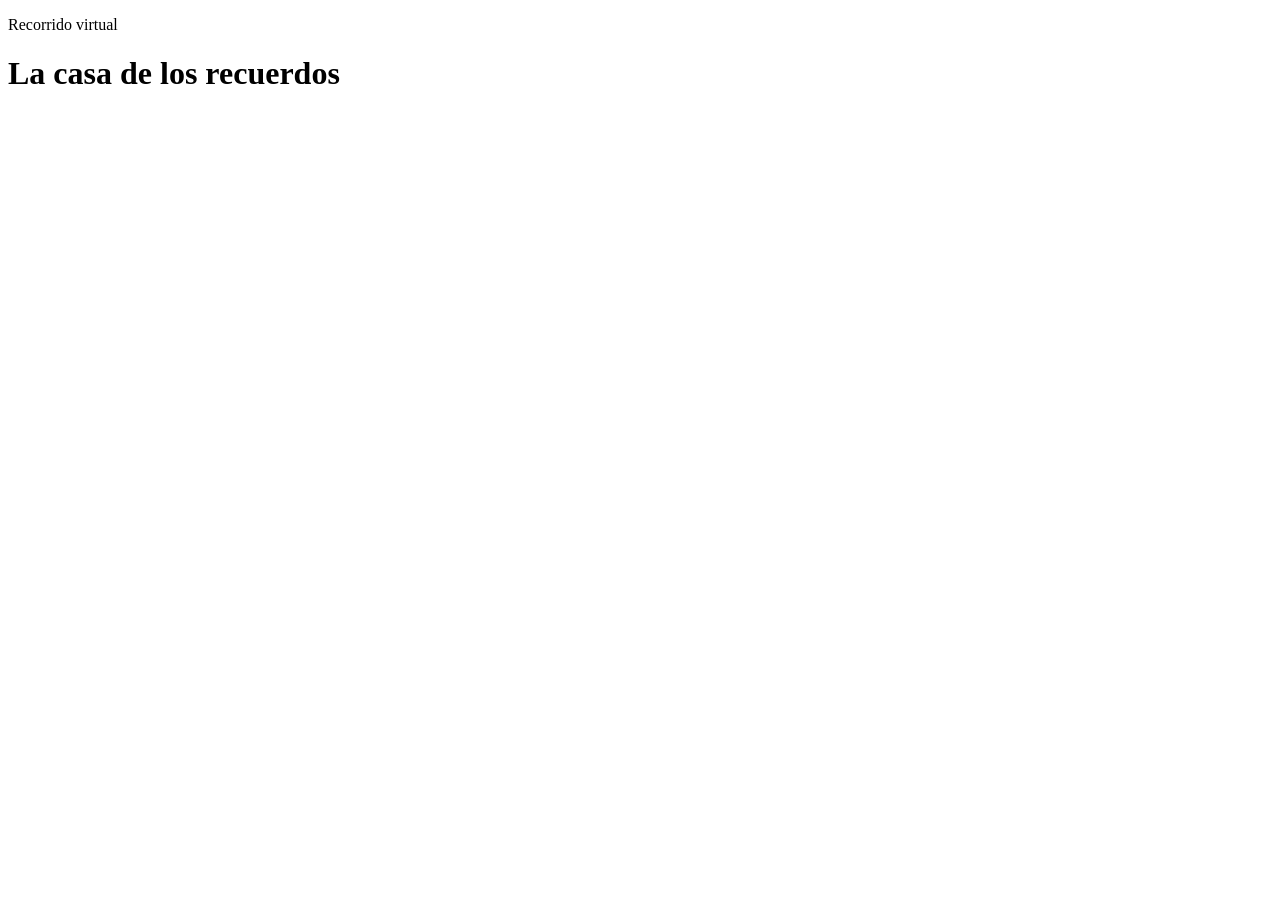
==== index.html @ a81b16df "no" ====
<!DOCTYPE html>
<html lang="es">

<head>
    <meta charset="UTF-8">
    <meta name="viewport" content="width=device-width, initial-scale=1.0">

    <title>La casa de los recuerdos</title>

    <link rel="stylesheet" href="estilos.css">
</head>

<body>

    <main class="inicio">

        <div class="contenido-inicio">

            <p class="numero">Recorrido virtual</p>

            <h1>La casa de los recuerdos</h1>
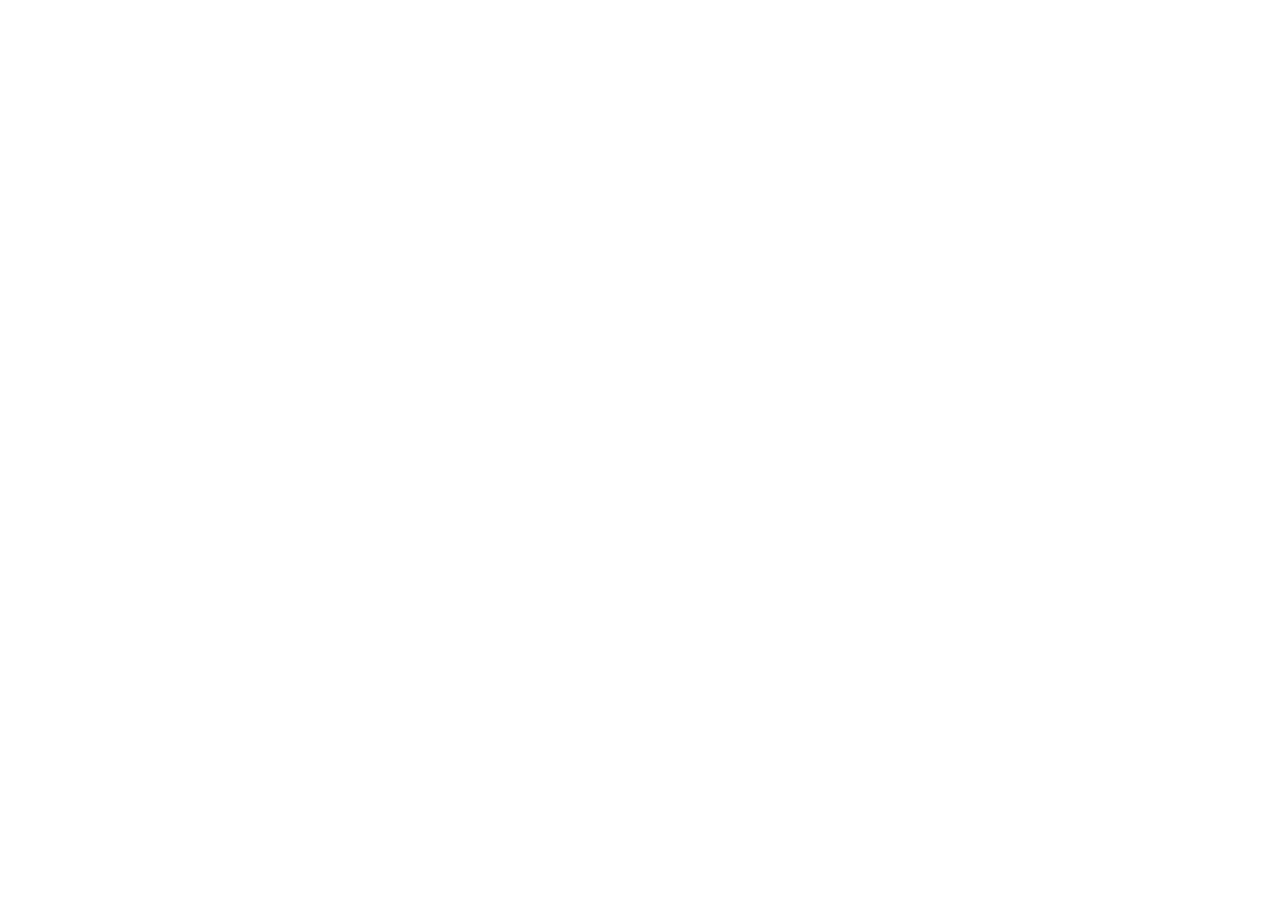
==== commit 6d8c30c5: "ayuda" ====
--- a/index.html
+++ b/index.html
@@ -1,21 +1,12 @@
 <!DOCTYPE html>
 <html lang="es">
-
 <head>
     <meta charset="UTF-8">
     <meta name="viewport" content="width=device-width, initial-scale=1.0">
-
     <title>La casa de los recuerdos</title>
-
-    <link rel="stylesheet" href="estilos.css">
+    <link rel="stylesheet" href="estilo.css">
 </head>
-
 <body>
 
-    <main class="inicio">
-
-        <div class="contenido-inicio">
-
-            <p class="numero">Recorrido virtual</p>
-
-            <h1>La casa de los recuerdos</h1>
+</body>
+</html>
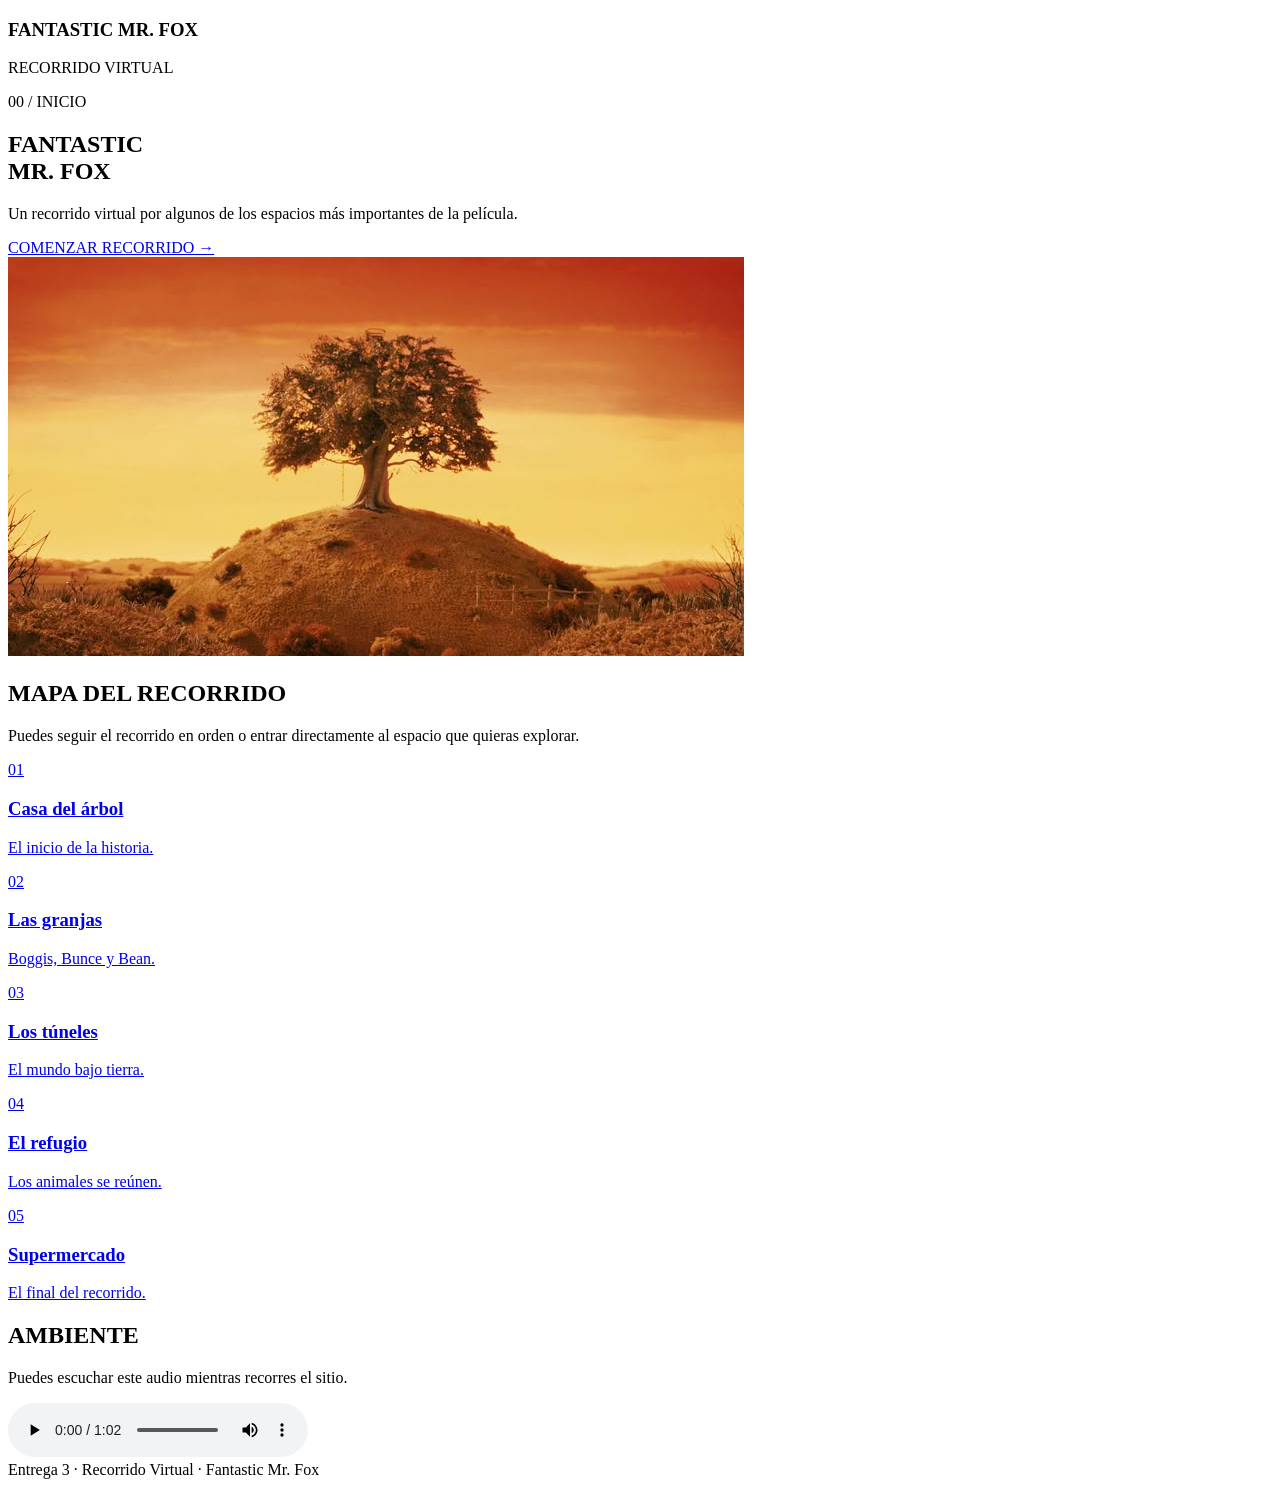
==== commit b6f84304: "cambios" ====
--- a/index.html
+++ b/index.html
@@ -1,12 +1,123 @@
 <!DOCTYPE html>
 <html lang="es">
+
 <head>
     <meta charset="UTF-8">
     <meta name="viewport" content="width=device-width, initial-scale=1.0">
-    <title>La casa de los recuerdos</title>
-    <link rel="stylesheet" href="estilo.css">
+    <title>Fantastic Mr. Fox - Recorrido Virtual</title>
+
+    <link rel="stylesheet" href="css/style.css">
 </head>
+
 <body>
 
+    <header>
+        <h3>FANTASTIC MR. FOX</h3>
+        <p>RECORRIDO VIRTUAL</p>
+    </header>
+
+    <main>
+
+        <section class="portada">
+
+            <div class="texto-portada">
+
+                <p class="numero">00 / INICIO</p>
+
+                <h1>
+                    FANTASTIC<br>
+                    MR. FOX
+                </h1>
+
+                <p>
+                    Un recorrido virtual por algunos de los espacios más
+                    importantes de la película.
+                </p>
+
+                <a class="boton" href="casa.html">
+                    COMENZAR RECORRIDO →
+                </a>
+
+            </div>
+
+            <div class="imagen-portada">
+                <img src="img/portada.jpg"
+                     alt="Fantastic Mr Fox">
+            </div>
+
+        </section>
+
+
+        <section class="mapa">
+
+            <h2>MAPA DEL RECORRIDO</h2>
+
+            <p>
+                Puedes seguir el recorrido en orden o entrar directamente
+                al espacio que quieras explorar.
+            </p>
+
+            <div class="lugares">
+
+                <a href="casa.html">
+                    <span>01</span>
+                    <h3>Casa del árbol</h3>
+                    <p>El inicio de la historia.</p>
+                </a>
+
+                <a href="granjas.html">
+                    <span>02</span>
+                    <h3>Las granjas</h3>
+                    <p>Boggis, Bunce y Bean.</p>
+                </a>
+
+                <a href="tuneles.html">
+                    <span>03</span>
+                    <h3>Los túneles</h3>
+                    <p>El mundo bajo tierra.</p>
+                </a>
+
+                <a href="refugio.html">
+                    <span>04</span>
+                    <h3>El refugio</h3>
+                    <p>Los animales se reúnen.</p>
+                </a>
+
+                <a href="supermercado.html">
+                    <span>05</span>
+                    <h3>Supermercado</h3>
+                    <p>El final del recorrido.</p>
+                </a>
+
+            </div>
+
+        </section>
+
+
+        <section class="audio">
+
+            <h2>AMBIENTE</h2>
+
+            <p>
+                Puedes escuchar este audio mientras recorres el sitio.
+            </p>
+
+            <audio controls loop>
+                <source src="audio/ambiente.mp3"
+                        type="audio/mpeg">
+
+                Tu navegador no soporta audio.
+            </audio>
+
+        </section>
+
+    </main>
+
+
+    <footer>
+        Entrega 3 · Recorrido Virtual · Fantastic Mr. Fox
+    </footer>
+
 </body>
-</html>+
+</html>
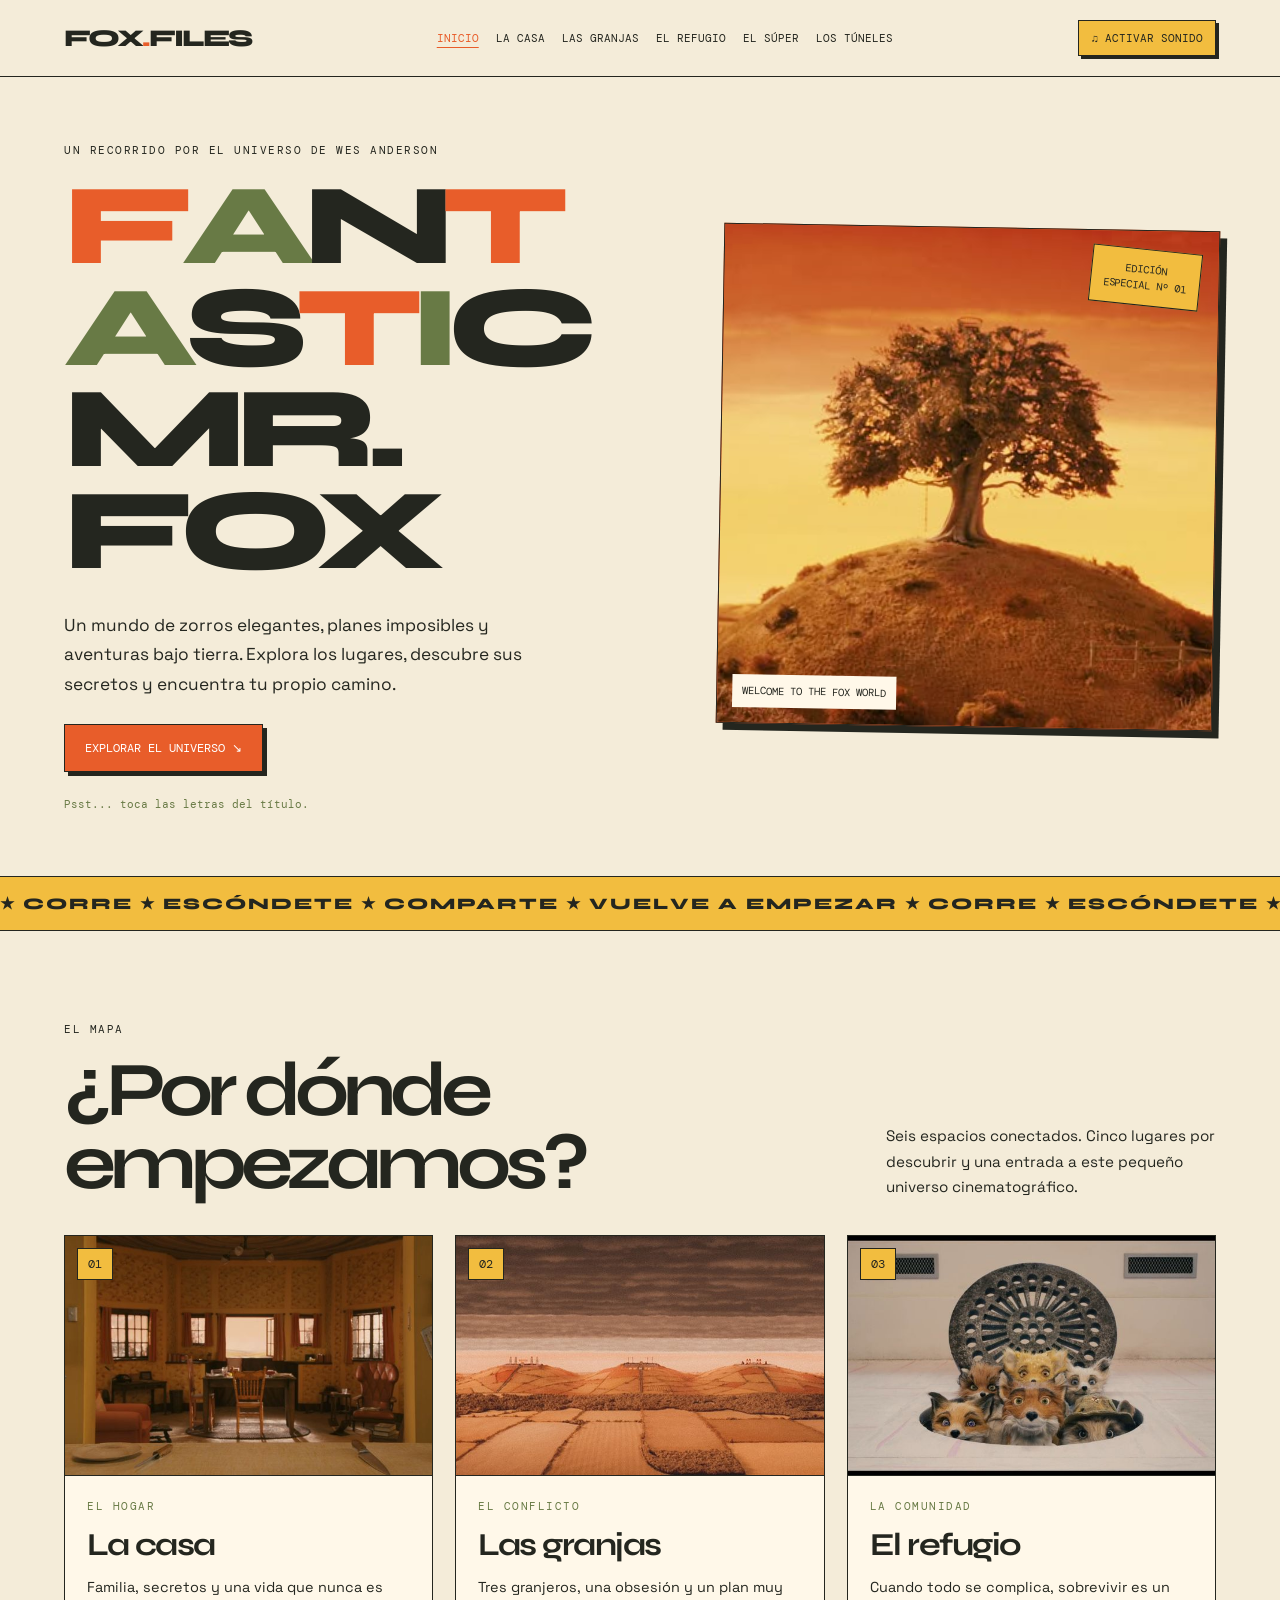
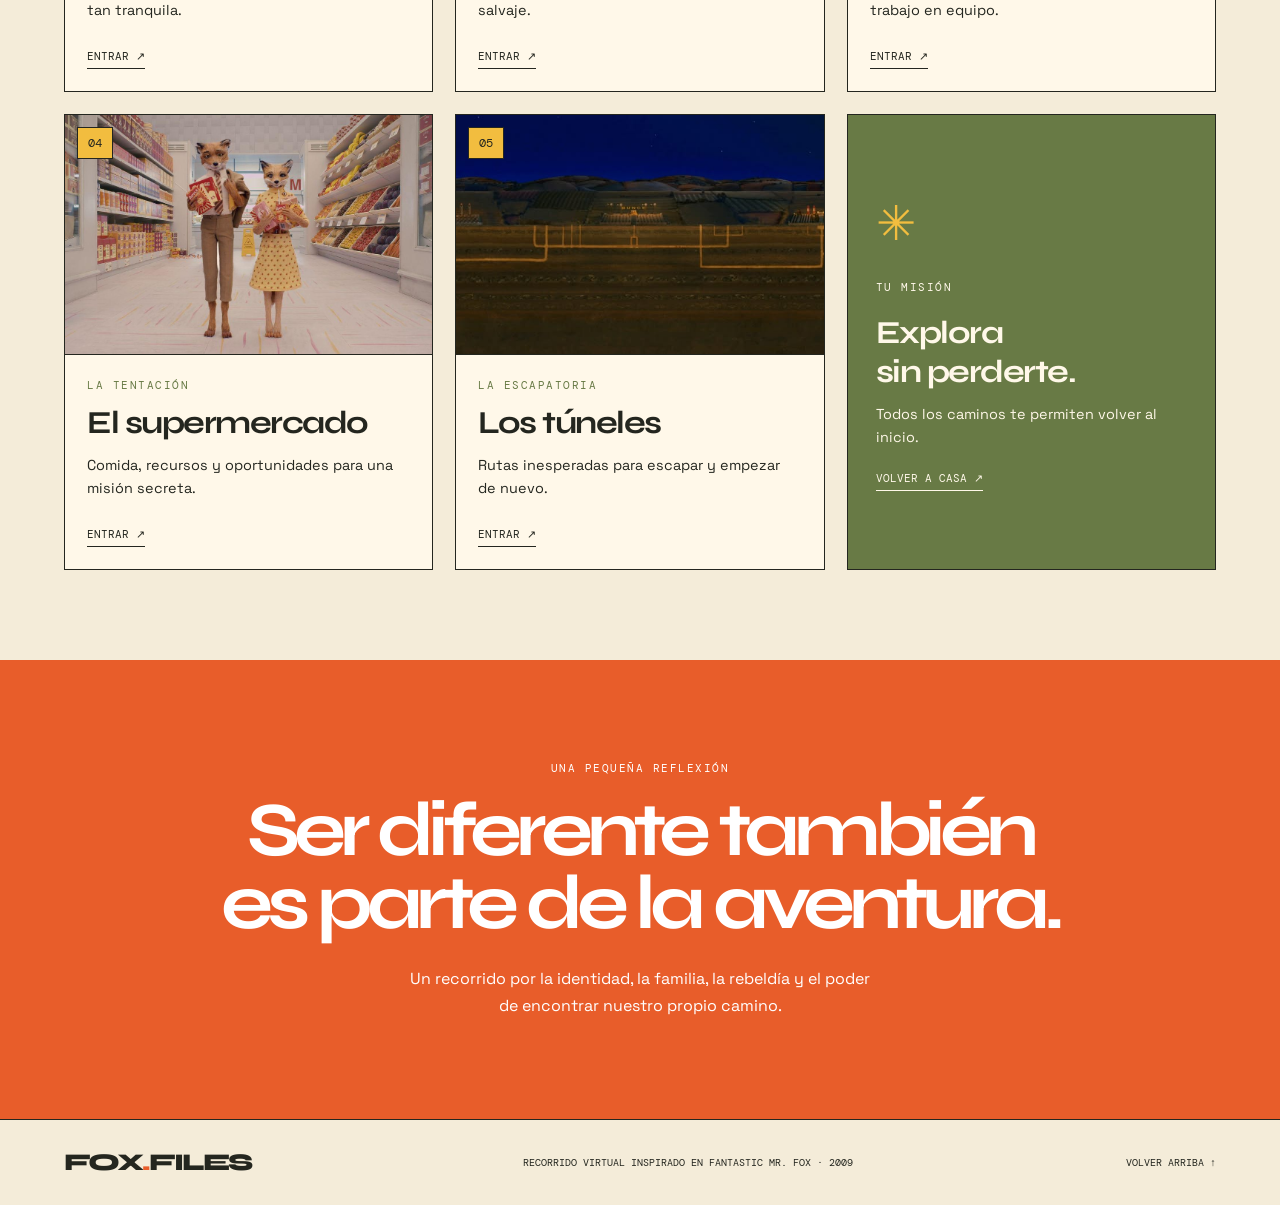
==== commit 66b08511: "nuevo" ====
--- a/index.html
+++ b/index.html
@@ -1,123 +1,175 @@
 <!DOCTYPE html>
 <html lang="es">
-
 <head>
     <meta charset="UTF-8">
     <meta name="viewport" content="width=device-width, initial-scale=1.0">
-    <title>Fantastic Mr. Fox - Recorrido Virtual</title>
-
-    <link rel="stylesheet" href="css/style.css">
+    <title>FOX.FILES — Fantastic Mr. Fox</title>
+    <link rel="stylesheet" href="css/estilo.css">
 </head>
 
 <body>
+    <header class="navbar">
+        <a href="index.html" class="logo">FOX<span>.</span>FILES</a>
 
-    <header>
-        <h3>FANTASTIC MR. FOX</h3>
-        <p>RECORRIDO VIRTUAL</p>
+        <nav>
+            <a href="index.html" class="activo">Inicio</a>
+            <a href="casa.html">La casa</a>
+            <a href="granjas.html">Las granjas</a>
+            <a href="refugio.html">El refugio</a>
+            <a href="supermercado.html">El súper</a>
+            <a href="tuneles.html">Los túneles</a>
+        </nav>
+
+        <button class="boton-sonido" id="botonSonido">
+            ♫ ACTIVAR SONIDO
+        </button>
     </header>
 
+    <audio id="musica" src="audio/ambiente.mp3" loop></audio>
+
     <main>
+        <section class="portada">
+            <div class="portada-texto">
+                <p class="etiqueta">UN RECORRIDO POR EL UNIVERSO DE WES ANDERSON</p>
 
-        <section class="portada">
-
-            <div class="texto-portada">
-
-                <p class="numero">00 / INICIO</p>
-
-                <h1>
-                    FANTASTIC<br>
-                    MR. FOX
+                <h1 class="titulo-gigante">
+                    <span class="letra">F</span><span class="letra">A</span><span class="letra">N</span><span class="letra">T</span><span class="letra">A</span><span class="letra">S</span><span class="letra">T</span><span class="letra">I</span><span class="letra">C</span>
+                    <br>
+                    <span class="segunda-linea">MR. FOX</span>
                 </h1>
 
-                <p>
-                    Un recorrido virtual por algunos de los espacios más
-                    importantes de la película.
+                <p class="descripcion">
+                    Un mundo de zorros elegantes, planes imposibles y aventuras
+                    bajo tierra. Explora los lugares, descubre sus secretos y
+                    encuentra tu propio camino.
                 </p>
 
-                <a class="boton" href="casa.html">
-                    COMENZAR RECORRIDO →
+                <a href="#espacios" class="boton-principal">
+                    EXPLORAR EL UNIVERSO ↘
                 </a>
 
+                <p class="instruccion">
+                    Psst... toca las letras del título.
+                </p>
             </div>
 
-            <div class="imagen-portada">
-                <img src="img/portada.jpg"
-                     alt="Fantastic Mr Fox">
+            <div class="portada-imagen marco">
+                <img src="img/portada.jpg" alt="Portada del recorrido Fantastic Mr. Fox">
+                <span class="sello">EDICIÓN<br>ESPECIAL Nº 01</span>
+                <span class="texto-imagen">WELCOME TO THE FOX WORLD</span>
+            </div>
+        </section>
+
+        <div class="franja">
+            ★ CORRE ★ ESCÓNDETE ★ COMPARTE ★ VUELVE A EMPEZAR ★
+            CORRE ★ ESCÓNDETE ★ COMPARTE ★
+        </div>
+
+        <section id="espacios" class="seccion-espacios">
+            <div class="encabezado-seccion">
+                <div>
+                    <p class="etiqueta">EL MAPA</p>
+                    <h2>¿Por dónde<br>empezamos?</h2>
+                </div>
+
+                <p class="texto-lateral">
+                    Seis espacios conectados. Cinco lugares por descubrir
+                    y una entrada a este pequeño universo cinematográfico.
+                </p>
             </div>
 
+            <div class="rejilla">
+                <a href="casa.html" class="tarjeta">
+                    <div class="tarjeta-imagen">
+                        <img src="img/casa.jpg" alt="La casa de los Fox">
+                        <span class="numero">01</span>
+                    </div>
+                    <div class="tarjeta-contenido">
+                        <p class="etiqueta">EL HOGAR</p>
+                        <h3>La casa</h3>
+                        <p>Familia, secretos y una vida que nunca es tan tranquila.</p>
+                        <span class="enlace-tarjeta">ENTRAR ↗</span>
+                    </div>
+                </a>
+
+                <a href="granjas.html" class="tarjeta">
+                    <div class="tarjeta-imagen">
+                        <img src="img/granjas.jpg" alt="Las granjas de los antagonistas">
+                        <span class="numero">02</span>
+                    </div>
+                    <div class="tarjeta-contenido">
+                        <p class="etiqueta">EL CONFLICTO</p>
+                        <h3>Las granjas</h3>
+                        <p>Tres granjeros, una obsesión y un plan muy salvaje.</p>
+                        <span class="enlace-tarjeta">ENTRAR ↗</span>
+                    </div>
+                </a>
+
+                <a href="refugio.html" class="tarjeta">
+                    <div class="tarjeta-imagen">
+                        <img src="img/refugio.jpg" alt="El refugio subterráneo">
+                        <span class="numero">03</span>
+                    </div>
+                    <div class="tarjeta-contenido">
+                        <p class="etiqueta">LA COMUNIDAD</p>
+                        <h3>El refugio</h3>
+                        <p>Cuando todo se complica, sobrevivir es un trabajo en equipo.</p>
+                        <span class="enlace-tarjeta">ENTRAR ↗</span>
+                    </div>
+                </a>
+
+                <a href="supermercado.html" class="tarjeta">
+                    <div class="tarjeta-imagen">
+                        <img src="img/supermercado.jpg" alt="El supermercado">
+                        <span class="numero">04</span>
+                    </div>
+                    <div class="tarjeta-contenido">
+                        <p class="etiqueta">LA TENTACIÓN</p>
+                        <h3>El supermercado</h3>
+                        <p>Comida, recursos y oportunidades para una misión secreta.</p>
+                        <span class="enlace-tarjeta">ENTRAR ↗</span>
+                    </div>
+                </a>
+
+                <a href="tuneles.html" class="tarjeta">
+                    <div class="tarjeta-imagen">
+                        <img src="img/tuneles.jpg" alt="Los túneles subterráneos">
+                        <span class="numero">05</span>
+                    </div>
+                    <div class="tarjeta-contenido">
+                        <p class="etiqueta">LA ESCAPATORIA</p>
+                        <h3>Los túneles</h3>
+                        <p>Rutas inesperadas para escapar y empezar de nuevo.</p>
+                        <span class="enlace-tarjeta">ENTRAR ↗</span>
+                    </div>
+                </a>
+
+                <div class="tarjeta tarjeta-final">
+                    <span class="estrella">✳</span>
+                    <p class="etiqueta">TU MISIÓN</p>
+                    <h3>Explora<br>sin perderte.</h3>
+                    <p>Todos los caminos te permiten volver al inicio.</p>
+                    <a href="index.html" class="enlace-tarjeta">VOLVER A CASA ↗</a>
+                </div>
+            </div>
         </section>
 
-
-        <section class="mapa">
-
-            <h2>MAPA DEL RECORRIDO</h2>
-
+        <section class="frase-final">
+            <p class="etiqueta">UNA PEQUEÑA REFLEXIÓN</p>
+            <h2>Ser diferente también<br>es parte de la aventura.</h2>
             <p>
-                Puedes seguir el recorrido en orden o entrar directamente
-                al espacio que quieras explorar.
+                Un recorrido por la identidad, la familia, la rebeldía
+                y el poder de encontrar nuestro propio camino.
             </p>
-
-            <div class="lugares">
-
-                <a href="casa.html">
-                    <span>01</span>
-                    <h3>Casa del árbol</h3>
-                    <p>El inicio de la historia.</p>
-                </a>
-
-                <a href="granjas.html">
-                    <span>02</span>
-                    <h3>Las granjas</h3>
-                    <p>Boggis, Bunce y Bean.</p>
-                </a>
-
-                <a href="tuneles.html">
-                    <span>03</span>
-                    <h3>Los túneles</h3>
-                    <p>El mundo bajo tierra.</p>
-                </a>
-
-                <a href="refugio.html">
-                    <span>04</span>
-                    <h3>El refugio</h3>
-                    <p>Los animales se reúnen.</p>
-                </a>
-
-                <a href="supermercado.html">
-                    <span>05</span>
-                    <h3>Supermercado</h3>
-                    <p>El final del recorrido.</p>
-                </a>
-
-            </div>
-
         </section>
-
-
-        <section class="audio">
-
-            <h2>AMBIENTE</h2>
-
-            <p>
-                Puedes escuchar este audio mientras recorres el sitio.
-            </p>
-
-            <audio controls loop>
-                <source src="audio/ambiente.mp3"
-                        type="audio/mpeg">
-
-                Tu navegador no soporta audio.
-            </audio>
-
-        </section>
-
     </main>
 
-
-    <footer>
-        Entrega 3 · Recorrido Virtual · Fantastic Mr. Fox
+    <footer class="pie">
+        <a href="index.html" class="logo">FOX<span>.</span>FILES</a>
+        <p>Recorrido virtual inspirado en Fantastic Mr. Fox · 2009</p>
+        <a href="#espacios">VOLVER ARRIBA ↑</a>
     </footer>
 
+    <script src="js/interacciones.js"></script>
 </body>
-
 </html>
--- a/css/estilo.css
+++ b/css/estilo.css
@@ -0,0 +1,593 @@
+@import url('https://fonts.googleapis.com/css2?family=DM+Mono:wght@400;500&family=Space+Grotesk:wght@400;500;600;700&family=Syne:wght@500;600;700;800&display=swap');
+
+:root {
+    --crema: #f4ecd9;
+    --papel: #fff8e9;
+    --negro: #24261f;
+    --naranja: #e85d2a;
+    --rojo: #b93726;
+    --mostaza: #f2bd3f;
+    --verde: #687a45;
+    --azul: #6b8990;
+}
+
+* {
+    box-sizing: border-box;
+    margin: 0;
+    padding: 0;
+}
+
+html {
+    scroll-behavior: smooth;
+}
+
+body {
+    background: var(--crema);
+    color: var(--negro);
+    font-family: 'Space Grotesk', sans-serif;
+}
+
+a {
+    color: inherit;
+    text-decoration: none;
+}
+
+img {
+    width: 100%;
+    height: 100%;
+    object-fit: cover;
+    display: block;
+}
+
+button {
+    font-family: inherit;
+}
+
+.navbar {
+    display: flex;
+    align-items: center;
+    justify-content: space-between;
+    gap: 20px;
+    flex-wrap: wrap;
+    padding: 20px 5%;
+    border-bottom: 1px solid var(--negro);
+}
+
+.logo {
+    font-family: 'Syne', sans-serif;
+    font-weight: 800;
+    font-size: 1.5rem;
+    letter-spacing: -2px;
+}
+
+.logo span {
+    color: var(--naranja);
+}
+
+.navbar nav {
+    display: flex;
+    flex-wrap: wrap;
+    gap: 17px;
+}
+
+.navbar nav a {
+    font-family: 'DM Mono', monospace;
+    font-size: 0.68rem;
+    text-transform: uppercase;
+    transition: color 0.2s;
+}
+
+.navbar nav a:hover,
+.navbar nav a.activo {
+    color: var(--naranja);
+    text-decoration: underline;
+    text-underline-offset: 5px;
+}
+
+.boton-sonido {
+    background: var(--mostaza);
+    color: var(--negro);
+    border: 1px solid var(--negro);
+    padding: 10px 12px;
+    font-family: 'DM Mono', monospace;
+    font-size: 0.68rem;
+    cursor: pointer;
+    box-shadow: 3px 3px 0 var(--negro);
+}
+
+.boton-sonido:hover {
+    background: var(--naranja);
+    color: white;
+}
+
+.portada {
+    max-width: 1400px;
+    min-height: 680px;
+    padding: 65px 5%;
+    margin: auto;
+    display: grid;
+    grid-template-columns: 1.1fr 0.9fr;
+    align-items: center;
+    gap: 50px;
+}
+
+.etiqueta {
+    font-family: 'DM Mono', monospace;
+    font-size: 0.68rem;
+    letter-spacing: 1.5px;
+    line-height: 1.6;
+    text-transform: uppercase;
+    margin-bottom: 16px;
+}
+
+.titulo-gigante {
+    font-family: 'Syne', sans-serif;
+    font-size: clamp(4rem, 9vw, 8.5rem);
+    font-weight: 800;
+    letter-spacing: -0.105em;
+    line-height: 0.88;
+    margin-bottom: 30px;
+}
+
+.letra {
+    display: inline-block;
+    cursor: pointer;
+    transition: color 0.2s, transform 0.2s;
+}
+
+.letra:nth-child(3n + 1) {
+    color: var(--naranja);
+}
+
+.letra:nth-child(3n + 2) {
+    color: var(--verde);
+}
+
+.letra:nth-child(3n) {
+    color: var(--negro);
+}
+
+.letra:hover,
+.letra.activa {
+    color: var(--azul);
+    transform: translateY(-8px) rotate(-7deg);
+}
+
+.segunda-linea {
+    color: var(--negro);
+    letter-spacing: -0.09em;
+}
+
+.descripcion {
+    font-size: 1.08rem;
+    line-height: 1.7;
+    max-width: 490px;
+    margin-bottom: 25px;
+}
+
+.boton-principal {
+    display: inline-block;
+    background: var(--naranja);
+    color: white;
+    border: 1px solid var(--negro);
+    padding: 15px 20px;
+    font-family: 'DM Mono', monospace;
+    font-size: 0.75rem;
+    box-shadow: 4px 4px 0 var(--negro);
+    transition: transform 0.2s, box-shadow 0.2s;
+}
+
+.boton-principal:hover {
+    transform: translate(3px, 3px);
+    box-shadow: 1px 1px 0 var(--negro);
+}
+
+.instruccion {
+    font-family: 'DM Mono', monospace;
+    font-size: 0.68rem;
+    margin-top: 25px;
+    color: var(--verde);
+}
+
+.marco {
+    border: 1px solid var(--negro);
+    box-shadow: 7px 7px 0 var(--negro);
+}
+
+.portada-imagen {
+    position: relative;
+    height: 500px;
+    background: var(--naranja);
+    overflow: hidden;
+    transform: rotate(1deg);
+}
+
+.portada-imagen img {
+    transition: transform 0.5s;
+}
+
+.portada-imagen:hover img {
+    transform: scale(1.04);
+}
+
+.sello {
+    position: absolute;
+    top: 18px;
+    right: 18px;
+    background: var(--mostaza);
+    border: 1px solid var(--negro);
+    padding: 12px;
+    text-align: center;
+    font-family: 'DM Mono', monospace;
+    font-size: 0.65rem;
+    line-height: 1.5;
+    transform: rotate(5deg);
+}
+
+.texto-imagen {
+    position: absolute;
+    bottom: 15px;
+    left: 15px;
+    background: var(--papel);
+    padding: 10px;
+    font-family: 'DM Mono', monospace;
+    font-size: 0.65rem;
+}
+
+.franja {
+    padding: 17px 0;
+    overflow: hidden;
+    white-space: nowrap;
+    text-align: center;
+    background: var(--mostaza);
+    border-top: 1px solid var(--negro);
+    border-bottom: 1px solid var(--negro);
+    font-family: 'Syne', sans-serif;
+    font-weight: 800;
+    letter-spacing: 2px;
+}
+
+.seccion-espacios {
+    max-width: 1400px;
+    margin: auto;
+    padding: 90px 5%;
+}
+
+.encabezado-seccion {
+    display: flex;
+    align-items: end;
+    justify-content: space-between;
+    gap: 30px;
+    margin-bottom: 35px;
+}
+
+.encabezado-seccion h2,
+.frase-final h2 {
+    font-family: 'Syne', sans-serif;
+    font-size: clamp(3rem, 6vw, 5.5rem);
+    line-height: 0.95;
+    letter-spacing: -0.08em;
+}
+
+.texto-lateral {
+    max-width: 330px;
+    font-size: 0.95rem;
+    line-height: 1.7;
+}
+
+.rejilla {
+    display: grid;
+    grid-template-columns: repeat(3, minmax(0, 1fr));
+    gap: 22px;
+}
+
+.tarjeta {
+    display: flex;
+    flex-direction: column;
+    background: var(--papel);
+    border: 1px solid var(--negro);
+    min-width: 0;
+    transition: transform 0.2s, box-shadow 0.2s;
+}
+
+.tarjeta:hover {
+    transform: translate(-4px, -4px);
+    box-shadow: 5px 5px 0 var(--negro);
+}
+
+.tarjeta-imagen {
+    height: 240px;
+    position: relative;
+    overflow: hidden;
+    background: var(--verde);
+    border-bottom: 1px solid var(--negro);
+}
+
+.tarjeta-imagen img {
+    transition: transform 0.4s;
+}
+
+.tarjeta:hover .tarjeta-imagen img {
+    transform: scale(1.05);
+}
+
+.numero {
+    position: absolute;
+    top: 12px;
+    left: 12px;
+    background: var(--mostaza);
+    border: 1px solid var(--negro);
+    padding: 7px 10px;
+    font-family: 'DM Mono', monospace;
+    font-size: 0.75rem;
+}
+
+.tarjeta-contenido {
+    padding: 22px;
+    flex: 1;
+}
+
+.tarjeta-contenido .etiqueta {
+    color: var(--verde);
+    margin-bottom: 9px;
+}
+
+.tarjeta-contenido h3,
+.tarjeta-final h3 {
+    font-family: 'Syne', sans-serif;
+    font-size: 2rem;
+    letter-spacing: -1.5px;
+    margin-bottom: 12px;
+}
+
+.tarjeta-contenido > p:not(.etiqueta),
+.tarjeta-final > p:not(.etiqueta) {
+    font-size: 0.9rem;
+    line-height: 1.6;
+    margin-bottom: 22px;
+}
+
+.enlace-tarjeta {
+    display: inline-block;
+    padding-bottom: 5px;
+    border-bottom: 1px solid var(--negro);
+    font-family: 'DM Mono', monospace;
+    font-size: 0.7rem;
+}
+
+.enlace-tarjeta:hover {
+    color: var(--naranja);
+    border-color: var(--naranja);
+}
+
+.tarjeta-final {
+    background: var(--verde);
+    color: var(--papel);
+    padding: 28px;
+    justify-content: center;
+    min-height: 300px;
+}
+
+.tarjeta-final .estrella {
+    font-size: 3rem;
+    color: var(--mostaza);
+    margin-bottom: 25px;
+}
+
+.tarjeta-final .enlace-tarjeta {
+    border-color: var(--papel);
+    align-self: flex-start;
+}
+
+.frase-final {
+    background: var(--naranja);
+    color: white;
+    text-align: center;
+    padding: 100px 5%;
+}
+
+.frase-final h2 {
+    margin-bottom: 25px;
+}
+
+.frase-final > p:last-child {
+    max-width: 480px;
+    margin: auto;
+    line-height: 1.7;
+}
+
+.pie {
+    display: flex;
+    justify-content: space-between;
+    align-items: center;
+    flex-wrap: wrap;
+    gap: 20px;
+    padding: 28px 5%;
+    border-top: 1px solid var(--negro);
+}
+
+.pie p,
+.pie > a:last-child {
+    font-family: 'DM Mono', monospace;
+    font-size: 0.65rem;
+    text-transform: uppercase;
+}
+
+.pagina-espacio {
+    max-width: 1400px;
+    padding: 55px 5% 90px;
+    margin: auto;
+}
+
+.cabecera-espacio {
+    display: grid;
+    grid-template-columns: 1fr 0.9fr;
+    align-items: center;
+    gap: 55px;
+    margin-bottom: 55px;
+}
+
+.cabecera-espacio h1 {
+    font-family: 'Syne', sans-serif;
+    font-size: clamp(3.5rem, 7vw, 7rem);
+    line-height: 0.9;
+    letter-spacing: -0.09em;
+    margin-bottom: 25px;
+}
+
+.imagen-espacio {
+    height: 430px;
+    border: 1px solid var(--negro);
+    box-shadow: 7px 7px 0 var(--negro);
+    background: var(--mostaza);
+}
+
+.texto-espacio {
+    max-width: 760px;
+    margin: auto;
+    font-size: 1.08rem;
+    line-height: 1.9;
+}
+
+.texto-espacio p {
+    margin-bottom: 24px;
+}
+
+.cita {
+    font-family: 'Syne', sans-serif;
+    font-size: clamp(1.8rem, 4vw, 3.2rem);
+    font-weight: 700;
+    line-height: 1.15;
+    letter-spacing: -0.05em;
+    border-left: 6px solid var(--naranja);
+    padding: 10px 0 10px 25px;
+    margin: 40px 0;
+}
+
+.nota {
+    padding: 20px;
+    border: 1px dashed var(--negro);
+    background: var(--papel);
+    margin: 35px 0;
+    font-size: 0.9rem;
+    line-height: 1.7;
+}
+
+.letras-interactivas {
+    display: flex;
+    flex-wrap: wrap;
+    gap: 4px;
+    margin: 30px 0;
+}
+
+.letras-interactivas button {
+    border: none;
+    background: transparent;
+    font-family: 'Syne', sans-serif;
+    font-size: clamp(2rem, 6vw, 4rem);
+    font-weight: 800;
+    cursor: pointer;
+    transition: color 0.2s, transform 0.2s;
+}
+
+.letras-interactivas button:hover,
+.letras-interactivas button.activa {
+    color: var(--naranja);
+    transform: translateY(-7px) rotate(-5deg);
+}
+
+.navegacion-espacios {
+    display: flex;
+    justify-content: space-between;
+    gap: 15px;
+    flex-wrap: wrap;
+    border-top: 1px solid var(--negro);
+    padding-top: 25px;
+    margin-top: 55px;
+}
+
+.navegacion-espacios a {
+    padding: 13px 16px;
+    border: 1px solid var(--negro);
+    background: var(--mostaza);
+    font-family: 'DM Mono', monospace;
+    font-size: 0.7rem;
+    text-transform: uppercase;
+}
+
+.navegacion-espacios a:hover {
+    background: var(--naranja);
+    color: white;
+}
+
+@media (max-width: 900px) {
+    .navbar {
+        align-items: flex-start;
+    }
+
+    .navbar nav {
+        order: 3;
+        width: 100%;
+    }
+
+    .portada {
+        grid-template-columns: 1fr;
+        padding-top: 45px;
+    }
+
+    .portada-imagen {
+        height: 400px;
+    }
+
+    .rejilla {
+        grid-template-columns: repeat(2, minmax(0, 1fr));
+    }
+
+    .cabecera-espacio {
+        grid-template-columns: 1fr;
+    }
+}
+
+@media (max-width: 560px) {
+    .navbar nav {
+        gap: 12px;
+    }
+
+    .portada {
+        gap: 35px;
+    }
+
+    .titulo-gigante {
+        font-size: clamp(3.5rem, 16vw, 5.5rem);
+    }
+
+    .portada-imagen {
+        height: 330px;
+    }
+
+    .encabezado-seccion {
+        align-items: flex-start;
+        flex-direction: column;
+    }
+
+    .rejilla {
+        grid-template-columns: 1fr;
+    }
+
+    .tarjeta-imagen {
+        height: 260px;
+    }
+
+    .frase-final {
+        padding: 75px 6%;
+    }
+
+    .pie {
+        align-items: flex-start;
+        flex-direction: column;
+    }
+
+    .imagen-espacio {
+        height: 300px;
+    }
+}
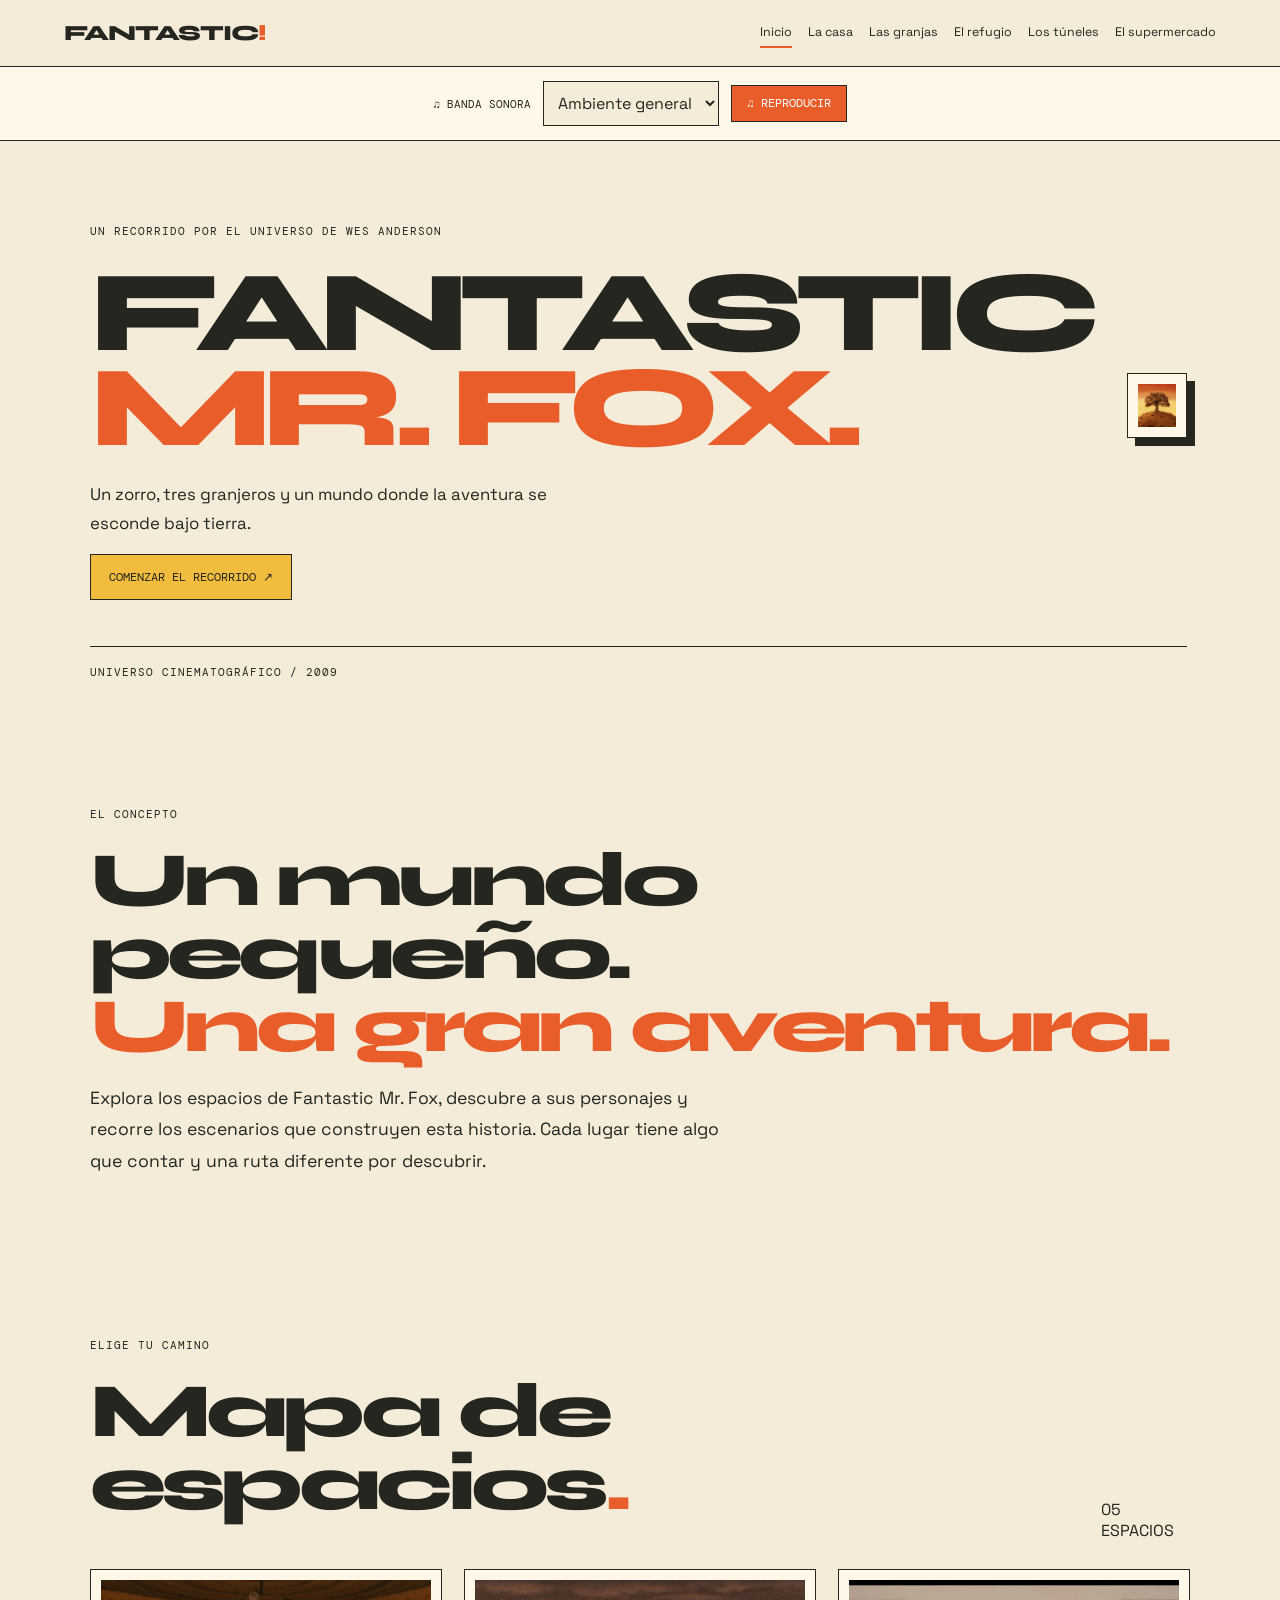
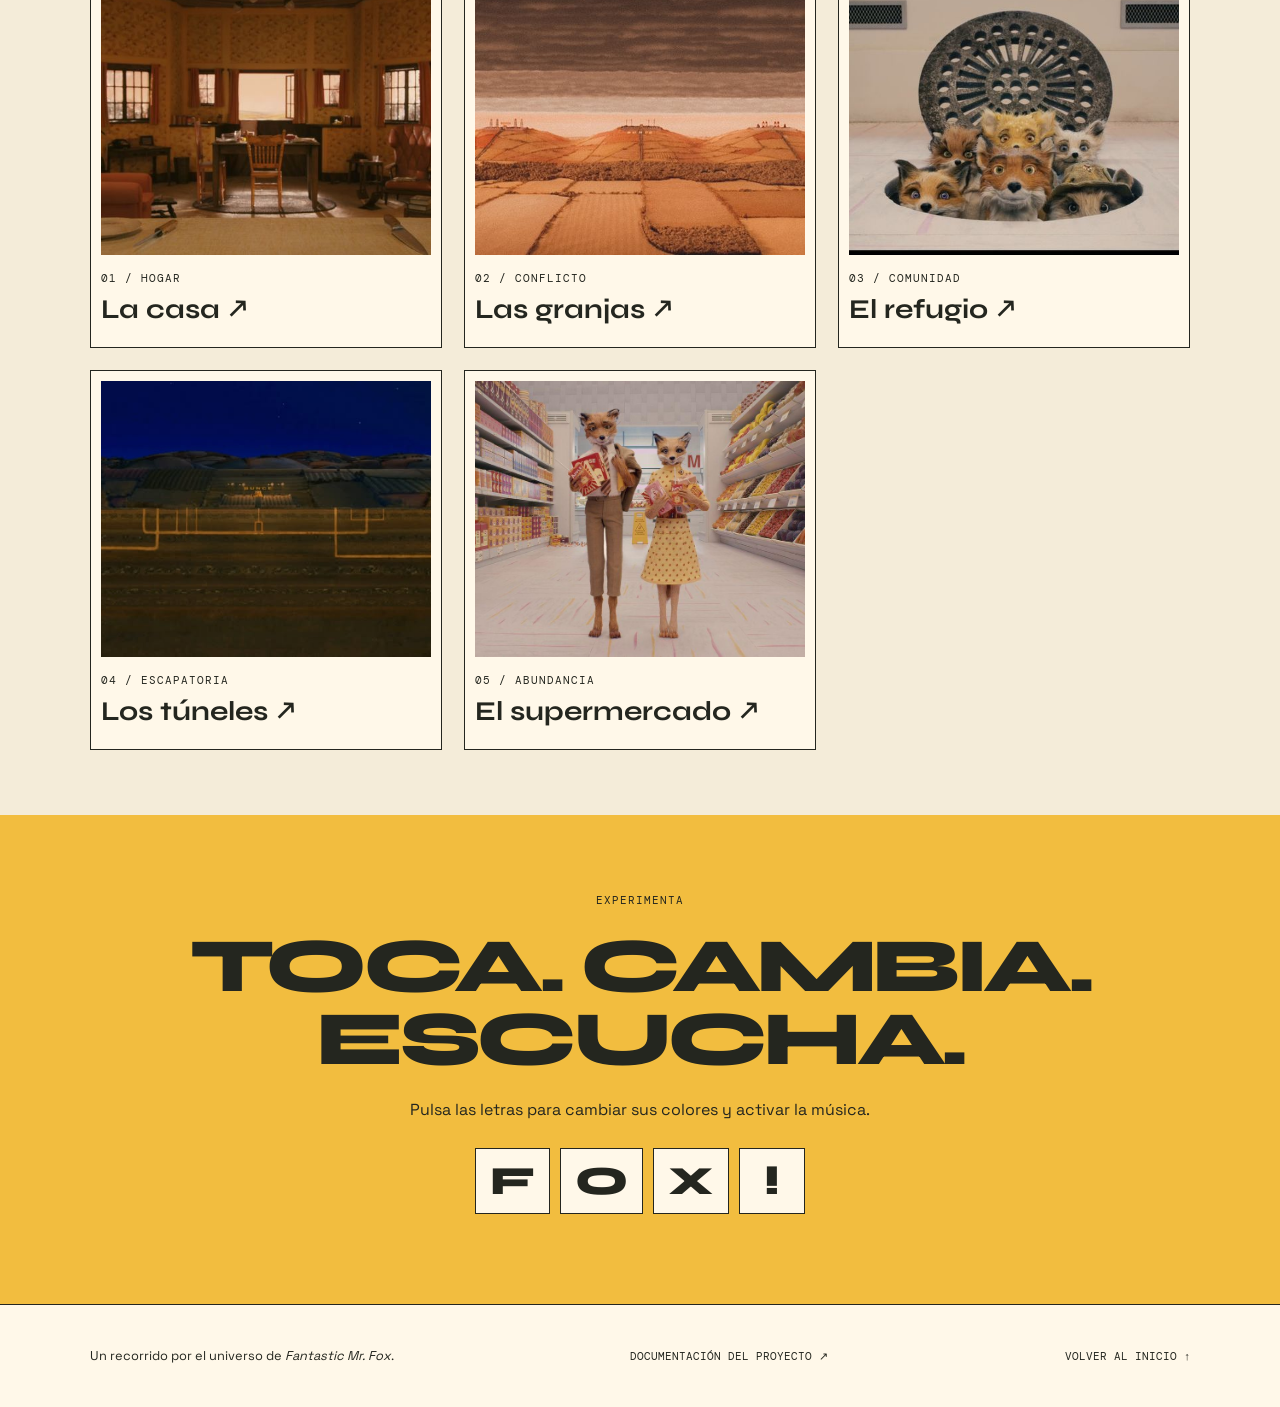
==== commit 07196ea6: "c" ====
--- a/index.html
+++ b/index.html
@@ -1,175 +1,132 @@
 <!DOCTYPE html>
 <html lang="es">
 <head>
-    <meta charset="UTF-8">
-    <meta name="viewport" content="width=device-width, initial-scale=1.0">
-    <title>FOX.FILES — Fantastic Mr. Fox</title>
-    <link rel="stylesheet" href="css/estilo.css">
+  <meta charset="UTF-8">
+  <meta name="viewport" content="width=device-width, initial-scale=1">
+  <title>Fantastic Mr. Fox | Recorrido virtual</title>
+  <link rel="stylesheet" href="css/estilo.css">
 </head>
+<body data-espacio="inicio">
 
-<body>
-    <header class="navbar">
-        <a href="index.html" class="logo">FOX<span>.</span>FILES</a>
+<header class="navbar">
+  <a class="logo" href="index.html">FANTASTIC<span>!</span></a>
+  <nav>
+    <a class="activo" href="index.html">Inicio</a>
+    <a href="casa.html">La casa</a>
+    <a href="granjas.html">Las granjas</a>
+    <a href="refugio.html">El refugio</a>
+    <a href="tuneles.html">Los túneles</a>
+    <a href="supermercado.html">El supermercado</a>
+  </nav>
+</header>
 
-        <nav>
-            <a href="index.html" class="activo">Inicio</a>
-            <a href="casa.html">La casa</a>
-            <a href="granjas.html">Las granjas</a>
-            <a href="refugio.html">El refugio</a>
-            <a href="supermercado.html">El súper</a>
-            <a href="tuneles.html">Los túneles</a>
-        </nav>
+<section class="reproductor">
+  <span>♫ BANDA SONORA</span>
+  <select id="selectorCancion">
+    <option value="audio/ambiente.mp3">Ambiente general</option>
+    <option value="audio/casa.mp3">La casa</option>
+    <option value="audio/granjas.mp3">Las granjas</option>
+    <option value="audio/tuneles.mp3">Los túneles</option>
+    <option value="audio/supermercado.mp3">El supermercado</option>
+  </select>
+  <button id="botonSonido" class="boton-sonido">♫ REPRODUCIR</button>
+</section>
 
-        <button class="boton-sonido" id="botonSonido">
-            ♫ ACTIVAR SONIDO
-        </button>
-    </header>
+<audio id="musica" preload="none" loop></audio>
 
-    <audio id="musica" src="audio/ambiente.mp3" loop></audio>
+<main>
+  <section class="hero">
+    <div>
+      <p class="etiqueta">UN RECORRIDO POR EL UNIVERSO DE WES ANDERSON</p>
+      <h1>FANTASTIC<br><span class="acento">MR. FOX</span><span class="punto">.</span></h1>
+      <p class="hero-texto">
+        Un zorro, tres granjeros y un mundo donde la aventura
+        se esconde bajo tierra.
+      </p>
+      <a class="boton-principal" href="casa.html">
+        COMENZAR EL RECORRIDO ↗
+      </a>
+    </div>
 
-    <main>
-        <section class="portada">
-            <div class="portada-texto">
-                <p class="etiqueta">UN RECORRIDO POR EL UNIVERSO DE WES ANDERSON</p>
+    <div class="marco">
+      <img src="img/portada.jpg" alt="Portada de Fantastic Mr. Fox">
+    </div>
 
-                <h1 class="titulo-gigante">
-                    <span class="letra">F</span><span class="letra">A</span><span class="letra">N</span><span class="letra">T</span><span class="letra">A</span><span class="letra">S</span><span class="letra">T</span><span class="letra">I</span><span class="letra">C</span>
-                    <br>
-                    <span class="segunda-linea">MR. FOX</span>
-                </h1>
+    <p class="hero-index">UNIVERSO CINEMATOGRÁFICO / 2009</p>
+  </section>
 
-                <p class="descripcion">
-                    Un mundo de zorros elegantes, planes imposibles y aventuras
-                    bajo tierra. Explora los lugares, descubre sus secretos y
-                    encuentra tu propio camino.
-                </p>
+  <section class="section-wrap">
+    <p class="etiqueta">EL CONCEPTO</p>
+    <h2>Un mundo pequeño.<br><span class="acento">Una gran aventura.</span></h2>
+    <p class="intro-text">
+      Explora los espacios de Fantastic Mr. Fox, descubre a sus personajes
+      y recorre los escenarios que construyen esta historia.
+      Cada lugar tiene algo que contar y una ruta diferente por descubrir.
+    </p>
+  </section>
 
-                <a href="#espacios" class="boton-principal">
-                    EXPLORAR EL UNIVERSO ↘
-                </a>
+  <section class="section-wrap" id="mapa">
+    <div class="section-heading">
+      <div>
+        <p class="etiqueta">ELIGE TU CAMINO</p>
+        <h2>Mapa de espacios<span class="acento">.</span></h2>
+      </div>
+      <span>05 ESPACIOS</span>
+    </div>
 
-                <p class="instruccion">
-                    Psst... toca las letras del título.
-                </p>
-            </div>
+    <div class="cards">
+      <a class="card" href="casa.html">
+        <img src="img/casa.jpg" alt="La casa">
+        <small>01 / HOGAR</small>
+        <h3>La casa ↗</h3>
+      </a>
 
-            <div class="portada-imagen marco">
-                <img src="img/portada.jpg" alt="Portada del recorrido Fantastic Mr. Fox">
-                <span class="sello">EDICIÓN<br>ESPECIAL Nº 01</span>
-                <span class="texto-imagen">WELCOME TO THE FOX WORLD</span>
-            </div>
-        </section>
+      <a class="card" href="granjas.html">
+        <img src="img/granjas.jpg" alt="Las granjas">
+        <small>02 / CONFLICTO</small>
+        <h3>Las granjas ↗</h3>
+      </a>
 
-        <div class="franja">
-            ★ CORRE ★ ESCÓNDETE ★ COMPARTE ★ VUELVE A EMPEZAR ★
-            CORRE ★ ESCÓNDETE ★ COMPARTE ★
-        </div>
+      <a class="card" href="refugio.html">
+        <img src="img/refugio.jpg" alt="El refugio">
+        <small>03 / COMUNIDAD</small>
+        <h3>El refugio ↗</h3>
+      </a>
 
-        <section id="espacios" class="seccion-espacios">
-            <div class="encabezado-seccion">
-                <div>
-                    <p class="etiqueta">EL MAPA</p>
-                    <h2>¿Por dónde<br>empezamos?</h2>
-                </div>
+      <a class="card" href="tuneles.html">
+        <img src="img/tuneles.jpg" alt="Los túneles">
+        <small>04 / ESCAPATORIA</small>
+        <h3>Los túneles ↗</h3>
+      </a>
 
-                <p class="texto-lateral">
-                    Seis espacios conectados. Cinco lugares por descubrir
-                    y una entrada a este pequeño universo cinematográfico.
-                </p>
-            </div>
+      <a class="card" href="supermercado.html">
+        <img src="img/supermercado.jpg" alt="El supermercado">
+        <small>05 / ABUNDANCIA</small>
+        <h3>El supermercado ↗</h3>
+      </a>
+    </div>
+  </section>
 
-            <div class="rejilla">
-                <a href="casa.html" class="tarjeta">
-                    <div class="tarjeta-imagen">
-                        <img src="img/casa.jpg" alt="La casa de los Fox">
-                        <span class="numero">01</span>
-                    </div>
-                    <div class="tarjeta-contenido">
-                        <p class="etiqueta">EL HOGAR</p>
-                        <h3>La casa</h3>
-                        <p>Familia, secretos y una vida que nunca es tan tranquila.</p>
-                        <span class="enlace-tarjeta">ENTRAR ↗</span>
-                    </div>
-                </a>
+  <section class="letras-area">
+    <p class="etiqueta">EXPERIMENTA</p>
+    <h2>TOCA. CAMBIA.<br>ESCUCHA.</h2>
+    <p>Pulsa las letras para cambiar sus colores y activar la música.</p>
+    <div class="letras-interactivas">
+      <button>F</button>
+      <button>O</button>
+      <button>X</button>
+      <button>!</button>
+    </div>
+  </section>
+</main>
 
-                <a href="granjas.html" class="tarjeta">
-                    <div class="tarjeta-imagen">
-                        <img src="img/granjas.jpg" alt="Las granjas de los antagonistas">
-                        <span class="numero">02</span>
-                    </div>
-                    <div class="tarjeta-contenido">
-                        <p class="etiqueta">EL CONFLICTO</p>
-                        <h3>Las granjas</h3>
-                        <p>Tres granjeros, una obsesión y un plan muy salvaje.</p>
-                        <span class="enlace-tarjeta">ENTRAR ↗</span>
-                    </div>
-                </a>
+<footer class="pie">
+  <p>Un recorrido por el universo de <em>Fantastic Mr. Fox</em>.</p>
+  <a href="documentos.md">DOCUMENTACIÓN DEL PROYECTO ↗</a>
+  <a href="index.html">VOLVER AL INICIO ↑</a>
+</footer>
 
-                <a href="refugio.html" class="tarjeta">
-                    <div class="tarjeta-imagen">
-                        <img src="img/refugio.jpg" alt="El refugio subterráneo">
-                        <span class="numero">03</span>
-                    </div>
-                    <div class="tarjeta-contenido">
-                        <p class="etiqueta">LA COMUNIDAD</p>
-                        <h3>El refugio</h3>
-                        <p>Cuando todo se complica, sobrevivir es un trabajo en equipo.</p>
-                        <span class="enlace-tarjeta">ENTRAR ↗</span>
-                    </div>
-                </a>
-
-                <a href="supermercado.html" class="tarjeta">
-                    <div class="tarjeta-imagen">
-                        <img src="img/supermercado.jpg" alt="El supermercado">
-                        <span class="numero">04</span>
-                    </div>
-                    <div class="tarjeta-contenido">
-                        <p class="etiqueta">LA TENTACIÓN</p>
-                        <h3>El supermercado</h3>
-                        <p>Comida, recursos y oportunidades para una misión secreta.</p>
-                        <span class="enlace-tarjeta">ENTRAR ↗</span>
-                    </div>
-                </a>
-
-                <a href="tuneles.html" class="tarjeta">
-                    <div class="tarjeta-imagen">
-                        <img src="img/tuneles.jpg" alt="Los túneles subterráneos">
-                        <span class="numero">05</span>
-                    </div>
-                    <div class="tarjeta-contenido">
-                        <p class="etiqueta">LA ESCAPATORIA</p>
-                        <h3>Los túneles</h3>
-                        <p>Rutas inesperadas para escapar y empezar de nuevo.</p>
-                        <span class="enlace-tarjeta">ENTRAR ↗</span>
-                    </div>
-                </a>
-
-                <div class="tarjeta tarjeta-final">
-                    <span class="estrella">✳</span>
-                    <p class="etiqueta">TU MISIÓN</p>
-                    <h3>Explora<br>sin perderte.</h3>
-                    <p>Todos los caminos te permiten volver al inicio.</p>
-                    <a href="index.html" class="enlace-tarjeta">VOLVER A CASA ↗</a>
-                </div>
-            </div>
-        </section>
-
-        <section class="frase-final">
-            <p class="etiqueta">UNA PEQUEÑA REFLEXIÓN</p>
-            <h2>Ser diferente también<br>es parte de la aventura.</h2>
-            <p>
-                Un recorrido por la identidad, la familia, la rebeldía
-                y el poder de encontrar nuestro propio camino.
-            </p>
-        </section>
-    </main>
-
-    <footer class="pie">
-        <a href="index.html" class="logo">FOX<span>.</span>FILES</a>
-        <p>Recorrido virtual inspirado en Fantastic Mr. Fox · 2009</p>
-        <a href="#espacios">VOLVER ARRIBA ↑</a>
-    </footer>
-
-    <script src="js/interacciones.js"></script>
+<script src="interacciones.js"></script>
 </body>
 </html>
+
--- a/css/estilo.css
+++ b/css/estilo.css
@@ -1,593 +1,530 @@
 @import url('https://fonts.googleapis.com/css2?family=DM+Mono:wght@400;500&family=Space+Grotesk:wght@400;500;600;700&family=Syne:wght@500;600;700;800&display=swap');
 
 :root {
-    --crema: #f4ecd9;
-    --papel: #fff8e9;
-    --negro: #24261f;
-    --naranja: #e85d2a;
-    --rojo: #b93726;
-    --mostaza: #f2bd3f;
-    --verde: #687a45;
-    --azul: #6b8990;
+  --crema: #f4ecd9;
+  --papel: #fff8e9;
+  --negro: #24261f;
+  --naranja: #e85d2a;
+  --rojo: #b93726;
+  --mostaza: #f2bd3f;
+  --oliva: #687a45;
+  --azul: #6b8990;
 }
 
 * {
-    box-sizing: border-box;
-    margin: 0;
-    padding: 0;
+  box-sizing: border-box;
 }
 
 html {
-    scroll-behavior: smooth;
+  scroll-behavior: smooth;
 }
 
 body {
-    background: var(--crema);
-    color: var(--negro);
-    font-family: 'Space Grotesk', sans-serif;
+  margin: 0;
+  background: var(--crema);
+  color: var(--negro);
+  font-family: "Space Grotesk", sans-serif;
 }
 
 a {
-    color: inherit;
-    text-decoration: none;
+  color: inherit;
+  text-decoration: none;
 }
 
 img {
-    width: 100%;
-    height: 100%;
-    object-fit: cover;
-    display: block;
-}
-
-button {
-    font-family: inherit;
+  display: block;
+  width: 100%;
+  height: auto;
+}
+
+button,
+select {
+  font: inherit;
 }
 
 .navbar {
-    display: flex;
-    align-items: center;
-    justify-content: space-between;
-    gap: 20px;
-    flex-wrap: wrap;
-    padding: 20px 5%;
-    border-bottom: 1px solid var(--negro);
+  display: flex;
+  align-items: center;
+  justify-content: space-between;
+  flex-wrap: wrap;
+  gap: 20px;
+  padding: 18px 5%;
+  border-bottom: 1px solid var(--negro);
 }
 
 .logo {
-    font-family: 'Syne', sans-serif;
-    font-weight: 800;
-    font-size: 1.5rem;
-    letter-spacing: -2px;
-}
-
-.logo span {
-    color: var(--naranja);
+  font-family: "Syne", sans-serif;
+  font-size: 1.35rem;
+  font-weight: 800;
+  letter-spacing: -1px;
+  white-space: nowrap;
+}
+
+.logo span,
+.acento,
+.punto {
+  color: var(--naranja);
 }
 
 .navbar nav {
-    display: flex;
-    flex-wrap: wrap;
-    gap: 17px;
+  display: flex;
+  flex-wrap: wrap;
+  gap: 8px 16px;
 }
 
 .navbar nav a {
-    font-family: 'DM Mono', monospace;
-    font-size: 0.68rem;
-    text-transform: uppercase;
-    transition: color 0.2s;
+  font-size: .78rem;
+  padding: 6px 0;
+  border-bottom: 2px solid transparent;
 }
 
 .navbar nav a:hover,
 .navbar nav a.activo {
-    color: var(--naranja);
-    text-decoration: underline;
-    text-underline-offset: 5px;
+  border-color: var(--naranja);
+}
+
+.reproductor {
+  display: flex;
+  align-items: center;
+  justify-content: center;
+  flex-wrap: wrap;
+  gap: 12px;
+  padding: 14px 5%;
+  background: var(--papel);
+  border-bottom: 1px solid var(--negro);
+}
+
+.reproductor span {
+  font: .7rem "DM Mono", monospace;
+}
+
+.reproductor select {
+  max-width: 100%;
+  padding: 10px;
+  border: 1px solid var(--negro);
+  background: var(--crema);
+  color: var(--negro);
 }
 
 .boton-sonido {
-    background: var(--mostaza);
-    color: var(--negro);
-    border: 1px solid var(--negro);
-    padding: 10px 12px;
-    font-family: 'DM Mono', monospace;
-    font-size: 0.68rem;
-    cursor: pointer;
-    box-shadow: 3px 3px 0 var(--negro);
+  padding: 10px 15px;
+  border: 1px solid var(--negro);
+  background: var(--naranja);
+  color: white;
+  font: .72rem "DM Mono", monospace;
+  cursor: pointer;
 }
 
 .boton-sonido:hover {
-    background: var(--naranja);
-    color: white;
-}
-
-.portada {
-    max-width: 1400px;
-    min-height: 680px;
-    padding: 65px 5%;
-    margin: auto;
-    display: grid;
-    grid-template-columns: 1.1fr 0.9fr;
-    align-items: center;
-    gap: 50px;
-}
-
-.etiqueta {
-    font-family: 'DM Mono', monospace;
-    font-size: 0.68rem;
-    letter-spacing: 1.5px;
-    line-height: 1.6;
-    text-transform: uppercase;
-    margin-bottom: 16px;
-}
-
-.titulo-gigante {
-    font-family: 'Syne', sans-serif;
-    font-size: clamp(4rem, 9vw, 8.5rem);
-    font-weight: 800;
-    letter-spacing: -0.105em;
-    line-height: 0.88;
-    margin-bottom: 30px;
-}
-
-.letra {
-    display: inline-block;
-    cursor: pointer;
-    transition: color 0.2s, transform 0.2s;
-}
-
-.letra:nth-child(3n + 1) {
-    color: var(--naranja);
-}
-
-.letra:nth-child(3n + 2) {
-    color: var(--verde);
-}
-
-.letra:nth-child(3n) {
-    color: var(--negro);
-}
-
-.letra:hover,
-.letra.activa {
-    color: var(--azul);
-    transform: translateY(-8px) rotate(-7deg);
-}
-
-.segunda-linea {
-    color: var(--negro);
-    letter-spacing: -0.09em;
-}
-
+  background: var(--negro);
+}
+
+.hero {
+  padding: 70px 7% 35px;
+  display: grid;
+  grid-template-columns: 1.05fr .95fr;
+  gap: 35px;
+  align-items: center;
+}
+
+.etiqueta,
+.hero-index,
+.video-pie {
+  font: .7rem "DM Mono", monospace;
+  letter-spacing: 1px;
+  line-height: 1.7;
+}
+
+.hero h1 {
+  font: 800 clamp(4rem, 9vw, 8.5rem)/.82 "Syne", sans-serif;
+  letter-spacing: -.085em;
+  margin: 25px 0;
+}
+
+.hero-texto,
 .descripcion {
-    font-size: 1.08rem;
-    line-height: 1.7;
-    max-width: 490px;
-    margin-bottom: 25px;
+  max-width: 530px;
+  font-size: 1.05rem;
+  line-height: 1.7;
 }
 
 .boton-principal {
-    display: inline-block;
-    background: var(--naranja);
-    color: white;
-    border: 1px solid var(--negro);
-    padding: 15px 20px;
-    font-family: 'DM Mono', monospace;
-    font-size: 0.75rem;
-    box-shadow: 4px 4px 0 var(--negro);
-    transition: transform 0.2s, box-shadow 0.2s;
+  display: inline-block;
+  padding: 14px 18px;
+  border: 1px solid var(--negro);
+  background: var(--mostaza);
+  font: .73rem "DM Mono", monospace;
+  transition: .2s;
 }
 
 .boton-principal:hover {
-    transform: translate(3px, 3px);
-    box-shadow: 1px 1px 0 var(--negro);
-}
-
-.instruccion {
-    font-family: 'DM Mono', monospace;
-    font-size: 0.68rem;
-    margin-top: 25px;
-    color: var(--verde);
+  background: var(--naranja);
+  color: white;
+  transform: translateY(-3px);
 }
 
 .marco {
-    border: 1px solid var(--negro);
-    box-shadow: 7px 7px 0 var(--negro);
-}
-
-.portada-imagen {
-    position: relative;
-    height: 500px;
-    background: var(--naranja);
-    overflow: hidden;
-    transform: rotate(1deg);
-}
-
-.portada-imagen img {
-    transition: transform 0.5s;
-}
-
-.portada-imagen:hover img {
-    transform: scale(1.04);
-}
-
-.sello {
-    position: absolute;
-    top: 18px;
-    right: 18px;
-    background: var(--mostaza);
-    border: 1px solid var(--negro);
-    padding: 12px;
-    text-align: center;
-    font-family: 'DM Mono', monospace;
-    font-size: 0.65rem;
-    line-height: 1.5;
-    transform: rotate(5deg);
-}
-
-.texto-imagen {
-    position: absolute;
-    bottom: 15px;
-    left: 15px;
-    background: var(--papel);
-    padding: 10px;
-    font-family: 'DM Mono', monospace;
-    font-size: 0.65rem;
-}
-
-.franja {
-    padding: 17px 0;
-    overflow: hidden;
-    white-space: nowrap;
-    text-align: center;
-    background: var(--mostaza);
-    border-top: 1px solid var(--negro);
-    border-bottom: 1px solid var(--negro);
-    font-family: 'Syne', sans-serif;
-    font-weight: 800;
-    letter-spacing: 2px;
-}
-
-.seccion-espacios {
-    max-width: 1400px;
-    margin: auto;
-    padding: 90px 5%;
-}
-
-.encabezado-seccion {
-    display: flex;
-    align-items: end;
-    justify-content: space-between;
+  padding: 10px;
+  border: 1px solid var(--negro);
+  background: var(--papel);
+  box-shadow: 8px 8px 0 var(--negro);
+}
+
+.hero .marco img {
+  aspect-ratio: 4 / 4.6;
+  object-fit: cover;
+}
+
+.hero-index {
+  grid-column: 1 / -1;
+  padding-top: 16px;
+  border-top: 1px solid var(--negro);
+}
+
+.section-wrap {
+  padding: 65px 7%;
+}
+
+.section-wrap h2,
+.section-heading h2,
+.letras-area h2 {
+  font: 800 clamp(2.7rem, 6vw, 5.2rem)/.95 "Syne", sans-serif;
+  letter-spacing: -.06em;
+  margin: 20px 0;
+}
+
+.intro-text {
+  max-width: 650px;
+  font-size: 1.1rem;
+  line-height: 1.8;
+}
+
+.section-heading {
+  display: flex;
+  align-items: end;
+  justify-content: space-between;
+  gap: 20px;
+  margin-bottom: 28px;
+}
+
+.cards {
+  display: grid;
+  grid-template-columns: repeat(3, minmax(0, 1fr));
+  gap: 22px;
+}
+
+.card {
+  display: block;
+  min-width: 0;
+  padding: 10px;
+  border: 1px solid var(--negro);
+  background: var(--papel);
+  transition: transform .2s, box-shadow .2s;
+}
+
+.card:hover {
+  transform: translateY(-6px) rotate(-.5deg);
+  box-shadow: 6px 6px 0 var(--negro);
+}
+
+.card img {
+  aspect-ratio: 1.2;
+  object-fit: cover;
+  background: #d4c6a9;
+}
+
+.card small {
+  display: block;
+  margin-top: 16px;
+  font: .68rem "DM Mono", monospace;
+  letter-spacing: 1px;
+}
+
+.card h3 {
+  font: 700 1.7rem "Syne", sans-serif;
+  margin: 8px 0 12px;
+}
+
+.letras-area {
+  text-align: center;
+  background: var(--mostaza);
+  padding: 65px 7%;
+}
+
+.letras-area > p:not(.etiqueta) {
+  line-height: 1.7;
+}
+
+.letras-interactivas {
+  display: flex;
+  justify-content: center;
+  flex-wrap: wrap;
+  gap: 10px;
+  margin: 25px 0;
+}
+
+.letras-interactivas button {
+  min-width: 66px;
+  padding: 8px 14px;
+  border: 1px solid var(--negro);
+  background: var(--papel);
+  color: var(--negro);
+  font: 800 2.5rem "Syne", sans-serif;
+  cursor: pointer;
+  transition: transform .15s, color .2s;
+}
+
+.letras-interactivas button:hover {
+  transform: rotate(-5deg) scale(1.08);
+}
+
+.pagina-espacio {
+  padding-top: 35px;
+}
+
+.cabecera-espacio {
+  padding: 35px 7% 65px;
+  display: grid;
+  grid-template-columns: 1fr 1fr;
+  align-items: center;
+  gap: 45px;
+}
+
+.cabecera-espacio h1 {
+  font: 800 clamp(3.2rem, 6.5vw, 6.4rem)/.9 "Syne", sans-serif;
+  letter-spacing: -.075em;
+  margin: 24px 0;
+}
+
+.cabecera-espacio .marco img {
+  aspect-ratio: 4 / 3.5;
+  object-fit: cover;
+}
+
+.texto-espacio {
+  max-width: 850px;
+  margin: 0 auto;
+}
+
+.texto-espacio > p:not(.etiqueta) {
+  font-size: 1.08rem;
+  line-height: 1.9;
+}
+
+.cita {
+  margin: 35px 0;
+  padding: 20px 0 20px 25px;
+  border-left: 5px solid var(--naranja);
+  font: 600 clamp(1.5rem, 3vw, 2.4rem)/1.2 "Syne", sans-serif;
+}
+
+.nota {
+  margin: 35px 0;
+  padding: 22px;
+  border: 1px dashed var(--negro);
+  background: var(--papel);
+  line-height: 1.7;
+}
+
+.nota p {
+  margin-bottom: 0;
+}
+
+.nota strong {
+  font: .75rem "DM Mono", monospace;
+}
+
+.navegacion-espacios {
+  display: flex;
+  justify-content: space-between;
+  flex-wrap: wrap;
+  gap: 15px;
+  margin: 30px 7% 70px;
+  padding-top: 20px;
+  border-top: 1px solid var(--negro);
+}
+
+.navegacion-espacios a {
+  font: .75rem "DM Mono", monospace;
+}
+
+.navegacion-espacios a:hover {
+  color: var(--naranja);
+}
+
+/* VIDEO DE LAS GRANJAS */
+
+.video-seccion {
+  max-width: 1000px;
+  margin: 0 auto 55px;
+  padding: 30px 5%;
+}
+
+.video-seccion h2 {
+  font: 800 clamp(2.5rem, 5vw, 4.5rem)/.95 "Syne", sans-serif;
+  letter-spacing: -.06em;
+  margin: 20px 0;
+}
+
+.video-seccion > p:not(.etiqueta):not(.video-pie) {
+  line-height: 1.7;
+  max-width: 700px;
+}
+
+.video-marco {
+  padding: 10px;
+  border: 1px solid var(--negro);
+  background: var(--papel);
+  box-shadow: 7px 7px 0 var(--negro);
+}
+
+.video-granjas {
+  display: block;
+  width: 100%;
+  max-height: 560px;
+  height: auto;
+  background: var(--negro);
+}
+
+.video-pie {
+  margin-top: 18px;
+  line-height: 1.7;
+}
+
+.granjeros-grid {
+  display: grid;
+  grid-template-columns: repeat(3, minmax(0, 1fr));
+  gap: 18px;
+  margin-top: 30px;
+}
+
+.granjero {
+  padding: 22px;
+  background: var(--papel);
+  border: 1px solid var(--negro);
+  transition: transform .2s;
+}
+
+.granjero:hover {
+  transform: translateY(-5px);
+}
+
+.granjero small {
+  font: .75rem "DM Mono", monospace;
+}
+
+.granjero h3 {
+  font: 700 1.6rem "Syne", sans-serif;
+  margin: 15px 0 12px;
+}
+
+.granjero p {
+  font-size: .9rem;
+  line-height: 1.7;
+  margin-bottom: 0;
+}
+
+/* PIE DE PÁGINA SIN FOX.FILES */
+
+.pie {
+  display: flex;
+  align-items: center;
+  justify-content: space-between;
+  flex-wrap: wrap;
+  gap: 18px;
+  padding: 28px 7%;
+  border-top: 1px solid var(--negro);
+  background: var(--papel);
+}
+
+.pie p {
+  font-size: .8rem;
+  line-height: 1.6;
+}
+
+.pie a {
+  font: .7rem "DM Mono", monospace;
+}
+
+.pie a:hover {
+  color: var(--naranja);
+}
+
+/* DISEÑO PARA TABLET Y CELULAR */
+
+@media (max-width: 900px) {
+  .hero,
+  .cabecera-espacio {
+    grid-template-columns: 1fr;
+  }
+
+  .hero {
+    padding-top: 45px;
+  }
+
+  .cards {
+    grid-template-columns: repeat(2, minmax(0, 1fr));
+  }
+}
+
+@media (max-width: 600px) {
+  .navbar {
+    align-items: flex-start;
+    flex-direction: column;
+  }
+
+  .navbar nav {
+    gap: 5px 12px;
+  }
+
+  .navbar nav a {
+    font-size: .72rem;
+  }
+
+  .hero h1 {
+    font-size: clamp(3.5rem, 17vw, 5.5rem);
+  }
+
+  .section-wrap {
+    padding: 48px 6%;
+  }
+
+  .cards,
+  .granjeros-grid {
+    grid-template-columns: 1fr;
+  }
+
+  .section-heading {
+    align-items: flex-start;
+    flex-direction: column;
+  }
+
+  .cabecera-espacio {
+    padding: 25px 6% 45px;
     gap: 30px;
-    margin-bottom: 35px;
-}
-
-.encabezado-seccion h2,
-.frase-final h2 {
-    font-family: 'Syne', sans-serif;
-    font-size: clamp(3rem, 6vw, 5.5rem);
-    line-height: 0.95;
-    letter-spacing: -0.08em;
-}
-
-.texto-lateral {
-    max-width: 330px;
-    font-size: 0.95rem;
-    line-height: 1.7;
-}
-
-.rejilla {
-    display: grid;
-    grid-template-columns: repeat(3, minmax(0, 1fr));
-    gap: 22px;
-}
-
-.tarjeta {
-    display: flex;
+  }
+
+  .cabecera-espacio h1 {
+    font-size: clamp(3rem, 14vw, 5rem);
+  }
+
+  .reproductor {
+    align-items: stretch;
     flex-direction: column;
-    background: var(--papel);
-    border: 1px solid var(--negro);
-    min-width: 0;
-    transition: transform 0.2s, box-shadow 0.2s;
-}
-
-.tarjeta:hover {
-    transform: translate(-4px, -4px);
-    box-shadow: 5px 5px 0 var(--negro);
-}
-
-.tarjeta-imagen {
-    height: 240px;
-    position: relative;
-    overflow: hidden;
-    background: var(--verde);
-    border-bottom: 1px solid var(--negro);
-}
-
-.tarjeta-imagen img {
-    transition: transform 0.4s;
-}
-
-.tarjeta:hover .tarjeta-imagen img {
-    transform: scale(1.05);
-}
-
-.numero {
-    position: absolute;
-    top: 12px;
-    left: 12px;
-    background: var(--mostaza);
-    border: 1px solid var(--negro);
-    padding: 7px 10px;
-    font-family: 'DM Mono', monospace;
-    font-size: 0.75rem;
-}
-
-.tarjeta-contenido {
-    padding: 22px;
-    flex: 1;
-}
-
-.tarjeta-contenido .etiqueta {
-    color: var(--verde);
-    margin-bottom: 9px;
-}
-
-.tarjeta-contenido h3,
-.tarjeta-final h3 {
-    font-family: 'Syne', sans-serif;
-    font-size: 2rem;
-    letter-spacing: -1.5px;
-    margin-bottom: 12px;
-}
-
-.tarjeta-contenido > p:not(.etiqueta),
-.tarjeta-final > p:not(.etiqueta) {
-    font-size: 0.9rem;
-    line-height: 1.6;
-    margin-bottom: 22px;
-}
-
-.enlace-tarjeta {
-    display: inline-block;
-    padding-bottom: 5px;
-    border-bottom: 1px solid var(--negro);
-    font-family: 'DM Mono', monospace;
-    font-size: 0.7rem;
-}
-
-.enlace-tarjeta:hover {
-    color: var(--naranja);
-    border-color: var(--naranja);
-}
-
-.tarjeta-final {
-    background: var(--verde);
-    color: var(--papel);
-    padding: 28px;
-    justify-content: center;
-    min-height: 300px;
-}
-
-.tarjeta-final .estrella {
-    font-size: 3rem;
-    color: var(--mostaza);
-    margin-bottom: 25px;
-}
-
-.tarjeta-final .enlace-tarjeta {
-    border-color: var(--papel);
-    align-self: flex-start;
-}
-
-.frase-final {
-    background: var(--naranja);
-    color: white;
-    text-align: center;
-    padding: 100px 5%;
-}
-
-.frase-final h2 {
-    margin-bottom: 25px;
-}
-
-.frase-final > p:last-child {
-    max-width: 480px;
-    margin: auto;
-    line-height: 1.7;
-}
-
-.pie {
-    display: flex;
-    justify-content: space-between;
-    align-items: center;
-    flex-wrap: wrap;
-    gap: 20px;
-    padding: 28px 5%;
-    border-top: 1px solid var(--negro);
-}
-
-.pie p,
-.pie > a:last-child {
-    font-family: 'DM Mono', monospace;
-    font-size: 0.65rem;
-    text-transform: uppercase;
-}
-
-.pagina-espacio {
-    max-width: 1400px;
-    padding: 55px 5% 90px;
-    margin: auto;
-}
-
-.cabecera-espacio {
-    display: grid;
-    grid-template-columns: 1fr 0.9fr;
-    align-items: center;
-    gap: 55px;
-    margin-bottom: 55px;
-}
-
-.cabecera-espacio h1 {
-    font-family: 'Syne', sans-serif;
-    font-size: clamp(3.5rem, 7vw, 7rem);
-    line-height: 0.9;
-    letter-spacing: -0.09em;
-    margin-bottom: 25px;
-}
-
-.imagen-espacio {
-    height: 430px;
-    border: 1px solid var(--negro);
-    box-shadow: 7px 7px 0 var(--negro);
-    background: var(--mostaza);
-}
-
-.texto-espacio {
-    max-width: 760px;
-    margin: auto;
-    font-size: 1.08rem;
-    line-height: 1.9;
-}
-
-.texto-espacio p {
-    margin-bottom: 24px;
-}
-
-.cita {
-    font-family: 'Syne', sans-serif;
-    font-size: clamp(1.8rem, 4vw, 3.2rem);
-    font-weight: 700;
-    line-height: 1.15;
-    letter-spacing: -0.05em;
-    border-left: 6px solid var(--naranja);
-    padding: 10px 0 10px 25px;
-    margin: 40px 0;
-}
-
-.nota {
-    padding: 20px;
-    border: 1px dashed var(--negro);
-    background: var(--papel);
-    margin: 35px 0;
-    font-size: 0.9rem;
-    line-height: 1.7;
-}
-
-.letras-interactivas {
-    display: flex;
-    flex-wrap: wrap;
-    gap: 4px;
-    margin: 30px 0;
-}
-
-.letras-interactivas button {
-    border: none;
-    background: transparent;
-    font-family: 'Syne', sans-serif;
-    font-size: clamp(2rem, 6vw, 4rem);
-    font-weight: 800;
-    cursor: pointer;
-    transition: color 0.2s, transform 0.2s;
-}
-
-.letras-interactivas button:hover,
-.letras-interactivas button.activa {
-    color: var(--naranja);
-    transform: translateY(-7px) rotate(-5deg);
-}
-
-.navegacion-espacios {
-    display: flex;
-    justify-content: space-between;
-    gap: 15px;
-    flex-wrap: wrap;
-    border-top: 1px solid var(--negro);
-    padding-top: 25px;
-    margin-top: 55px;
-}
-
-.navegacion-espacios a {
-    padding: 13px 16px;
-    border: 1px solid var(--negro);
-    background: var(--mostaza);
-    font-family: 'DM Mono', monospace;
-    font-size: 0.7rem;
-    text-transform: uppercase;
-}
-
-.navegacion-espacios a:hover {
-    background: var(--naranja);
-    color: white;
-}
-
-@media (max-width: 900px) {
-    .navbar {
-        align-items: flex-start;
-    }
-
-    .navbar nav {
-        order: 3;
-        width: 100%;
-    }
-
-    .portada {
-        grid-template-columns: 1fr;
-        padding-top: 45px;
-    }
-
-    .portada-imagen {
-        height: 400px;
-    }
-
-    .rejilla {
-        grid-template-columns: repeat(2, minmax(0, 1fr));
-    }
-
-    .cabecera-espacio {
-        grid-template-columns: 1fr;
-    }
-}
-
-@media (max-width: 560px) {
-    .navbar nav {
-        gap: 12px;
-    }
-
-    .portada {
-        gap: 35px;
-    }
-
-    .titulo-gigante {
-        font-size: clamp(3.5rem, 16vw, 5.5rem);
-    }
-
-    .portada-imagen {
-        height: 330px;
-    }
-
-    .encabezado-seccion {
-        align-items: flex-start;
-        flex-direction: column;
-    }
-
-    .rejilla {
-        grid-template-columns: 1fr;
-    }
-
-    .tarjeta-imagen {
-        height: 260px;
-    }
-
-    .frase-final {
-        padding: 75px 6%;
-    }
-
-    .pie {
-        align-items: flex-start;
-        flex-direction: column;
-    }
-
-    .imagen-espacio {
-        height: 300px;
-    }
-}+  }
+
+  .reproductor select,
+  .reproductor button {
+    width: 100%;
+  }
+
+  .navegacion-espacios {
+    margin-left: 6%;
+    margin-right: 6%;
+  }
+
+  .pie {
+    align-items: flex-start;
+    flex-direction: column;
+  }
+}
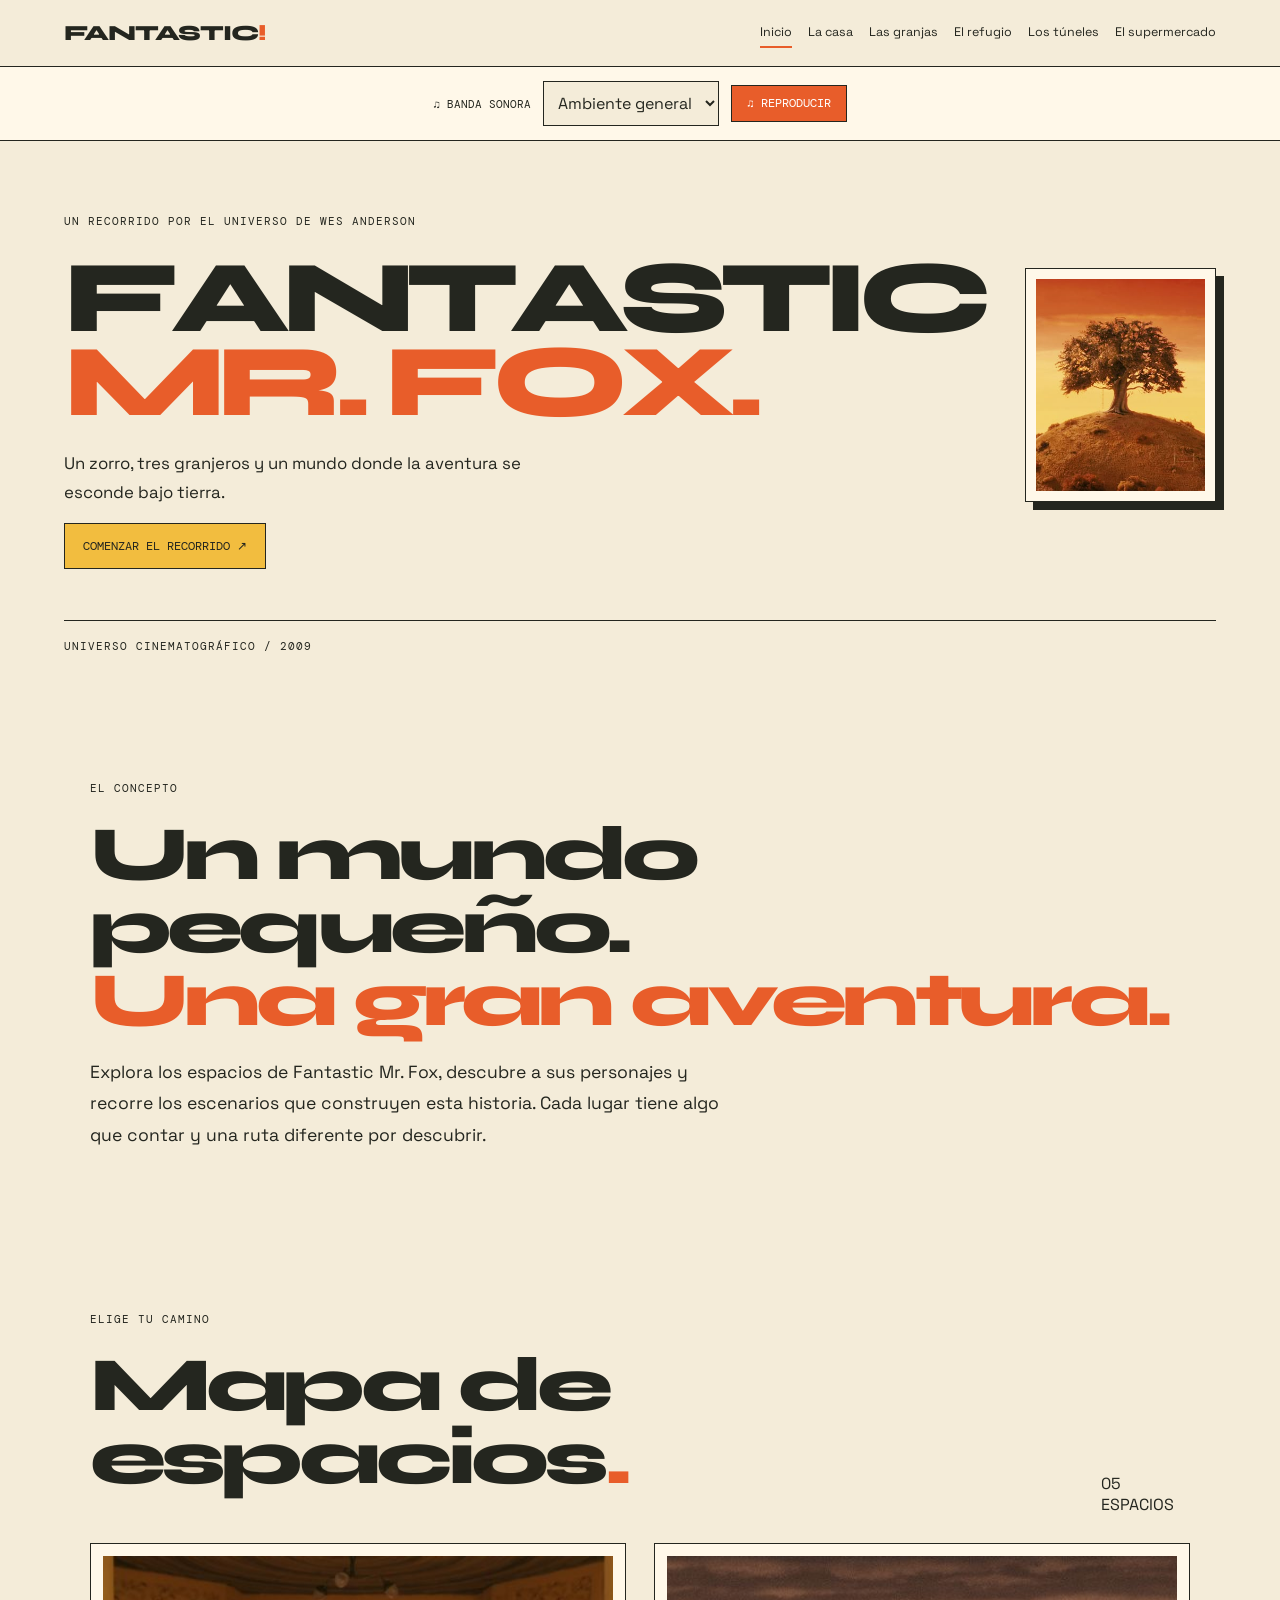
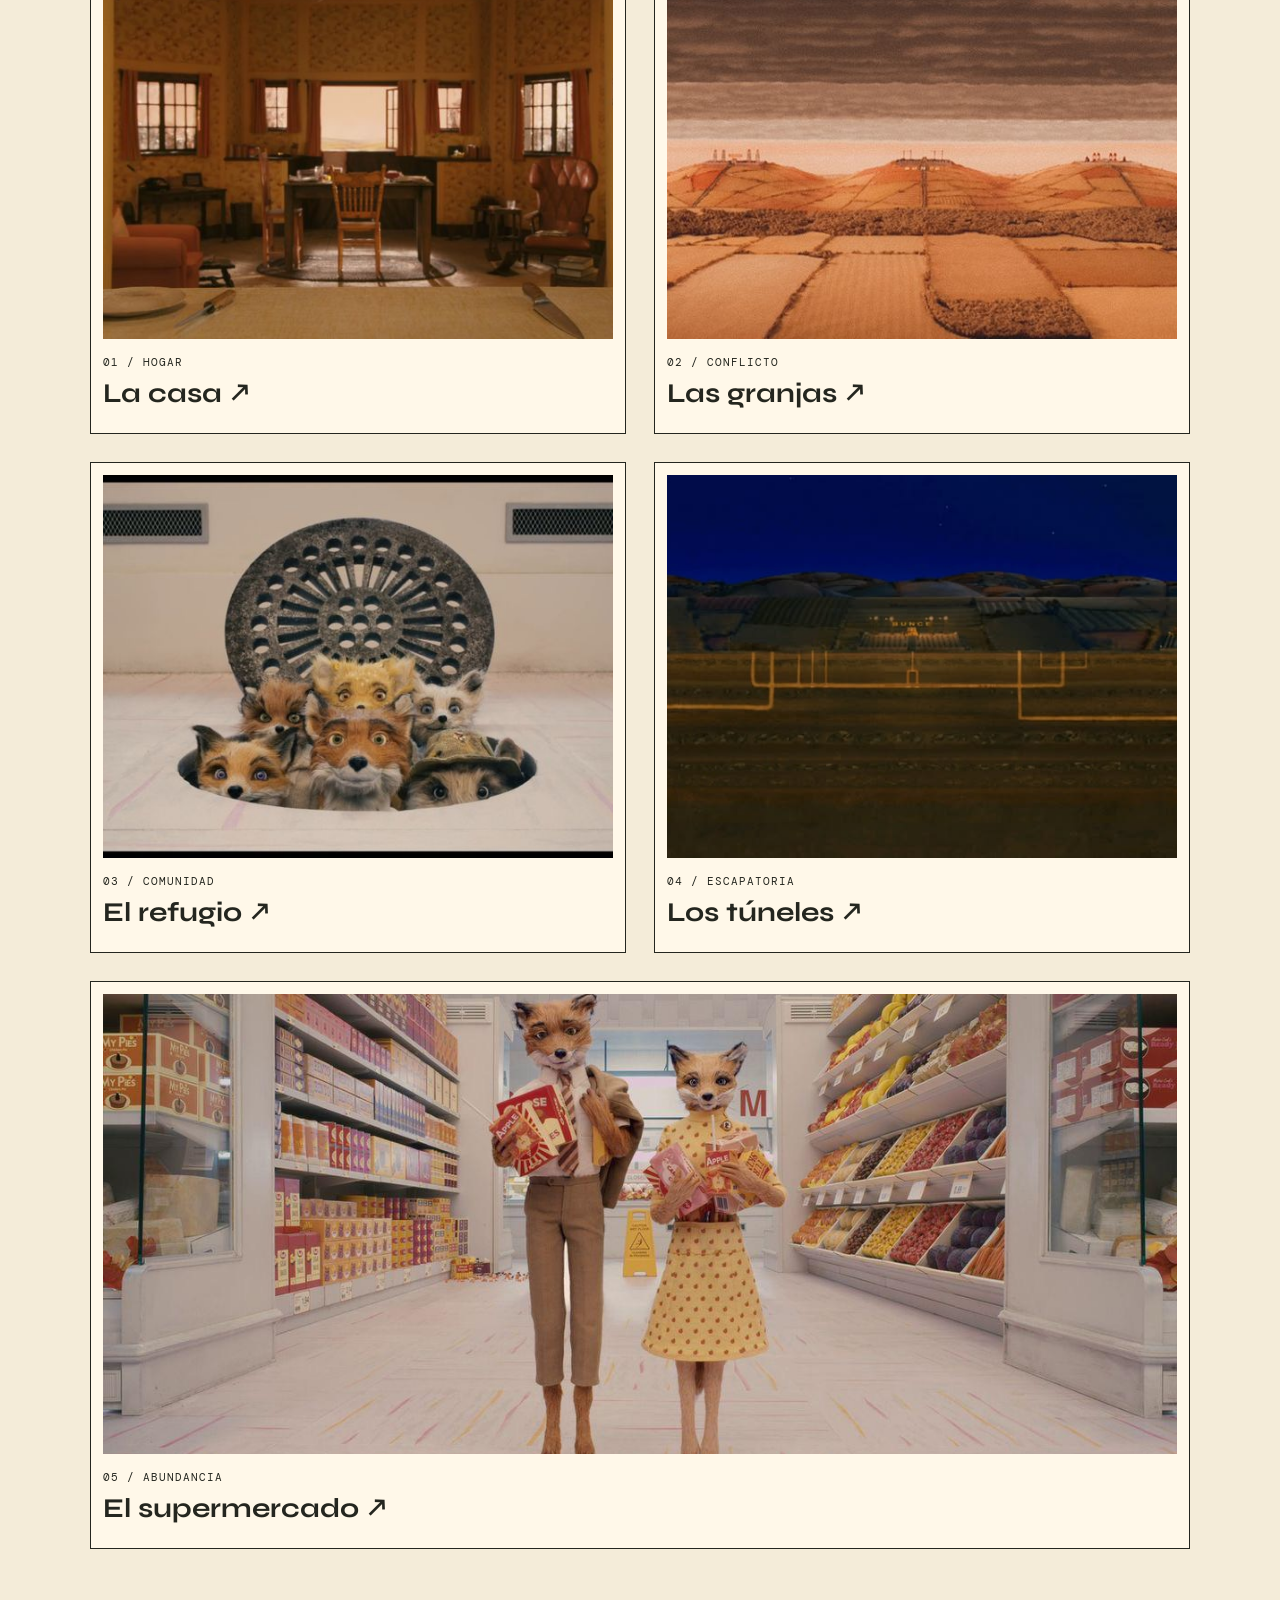
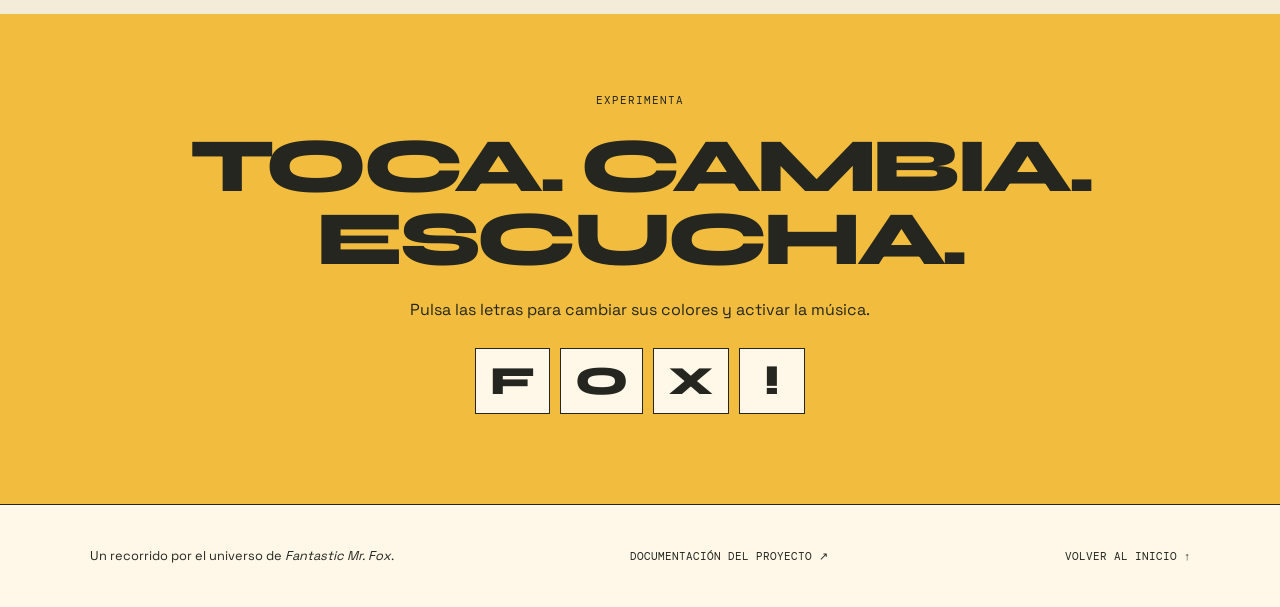
==== commit 8ef28614: "nuevo2" ====
--- a/index.html
+++ b/index.html
@@ -1,132 +1,111 @@
 <!DOCTYPE html>
 <html lang="es">
 <head>
-  <meta charset="UTF-8">
-  <meta name="viewport" content="width=device-width, initial-scale=1">
-  <title>Fantastic Mr. Fox | Recorrido virtual</title>
-  <link rel="stylesheet" href="css/estilo.css">
+<meta charset="UTF-8">
+<meta name="viewport" content="width=device-width, initial-scale=1">
+<title>Fantastic Mr. Fox | Recorrido virtual</title>
+<link rel="stylesheet" href="css/estilo.css">
 </head>
 <body data-espacio="inicio">
-
 <header class="navbar">
-  <a class="logo" href="index.html">FANTASTIC<span>!</span></a>
-  <nav>
-    <a class="activo" href="index.html">Inicio</a>
-    <a href="casa.html">La casa</a>
-    <a href="granjas.html">Las granjas</a>
-    <a href="refugio.html">El refugio</a>
-    <a href="tuneles.html">Los túneles</a>
-    <a href="supermercado.html">El supermercado</a>
-  </nav>
+<a class="logo" href="index.html">FANTASTIC<span>!</span></a>
+<nav>
+ <a class="activo" href="index.html">Inicio</a>
+ <a href="casa.html">La casa</a>
+ <a href="granjas.html">Las granjas</a>
+ <a href="refugio.html">El refugio</a>
+ <a href="tuneles.html">Los túneles</a>
+ <a href="supermercado.html">El supermercado</a>
+</nav>
 </header>
-
 <section class="reproductor">
-  <span>♫ BANDA SONORA</span>
-  <select id="selectorCancion">
-    <option value="audio/ambiente.mp3">Ambiente general</option>
-    <option value="audio/casa.mp3">La casa</option>
-    <option value="audio/granjas.mp3">Las granjas</option>
-    <option value="audio/tuneles.mp3">Los túneles</option>
-    <option value="audio/supermercado.mp3">El supermercado</option>
-  </select>
-  <button id="botonSonido" class="boton-sonido">♫ REPRODUCIR</button>
+<span>♫ BANDA SONORA</span>
+<select id="selectorCancion">
+ <option value="audio/ambiente.mp3">Ambiente general</option>
+ <option value="audio/casa.mp3">La casa</option>
+ <option value="audio/granjas.mp3">Las granjas</option>
+ <option value="audio/tuneles.mp3">Los túneles</option>
+ <option value="audio/supermercado.mp3">El supermercado</option>
+</select>
+<button id="botonSonido" class="boton-sonido">♫ REPRODUCIR</button>
 </section>
-
-<audio id="musica" preload="none" loop></audio>
-
+<audio id="musica" preload="auto" loop></audio>
 <main>
-  <section class="hero">
-    <div>
-      <p class="etiqueta">UN RECORRIDO POR EL UNIVERSO DE WES ANDERSON</p>
-      <h1>FANTASTIC<br><span class="acento">MR. FOX</span><span class="punto">.</span></h1>
-      <p class="hero-texto">
-        Un zorro, tres granjeros y un mundo donde la aventura
-        se esconde bajo tierra.
-      </p>
-      <a class="boton-principal" href="casa.html">
-        COMENZAR EL RECORRIDO ↗
-      </a>
-    </div>
-
-    <div class="marco">
-      <img src="img/portada.jpg" alt="Portada de Fantastic Mr. Fox">
-    </div>
-
-    <p class="hero-index">UNIVERSO CINEMATOGRÁFICO / 2009</p>
-  </section>
-
-  <section class="section-wrap">
-    <p class="etiqueta">EL CONCEPTO</p>
-    <h2>Un mundo pequeño.<br><span class="acento">Una gran aventura.</span></h2>
-    <p class="intro-text">
-      Explora los espacios de Fantastic Mr. Fox, descubre a sus personajes
-      y recorre los escenarios que construyen esta historia.
-      Cada lugar tiene algo que contar y una ruta diferente por descubrir.
-    </p>
-  </section>
-
-  <section class="section-wrap" id="mapa">
-    <div class="section-heading">
-      <div>
-        <p class="etiqueta">ELIGE TU CAMINO</p>
-        <h2>Mapa de espacios<span class="acento">.</span></h2>
-      </div>
-      <span>05 ESPACIOS</span>
-    </div>
-
-    <div class="cards">
-      <a class="card" href="casa.html">
-        <img src="img/casa.jpg" alt="La casa">
-        <small>01 / HOGAR</small>
-        <h3>La casa ↗</h3>
-      </a>
-
-      <a class="card" href="granjas.html">
-        <img src="img/granjas.jpg" alt="Las granjas">
-        <small>02 / CONFLICTO</small>
-        <h3>Las granjas ↗</h3>
-      </a>
-
-      <a class="card" href="refugio.html">
-        <img src="img/refugio.jpg" alt="El refugio">
-        <small>03 / COMUNIDAD</small>
-        <h3>El refugio ↗</h3>
-      </a>
-
-      <a class="card" href="tuneles.html">
-        <img src="img/tuneles.jpg" alt="Los túneles">
-        <small>04 / ESCAPATORIA</small>
-        <h3>Los túneles ↗</h3>
-      </a>
-
-      <a class="card" href="supermercado.html">
-        <img src="img/supermercado.jpg" alt="El supermercado">
-        <small>05 / ABUNDANCIA</small>
-        <h3>El supermercado ↗</h3>
-      </a>
-    </div>
-  </section>
-
-  <section class="letras-area">
-    <p class="etiqueta">EXPERIMENTA</p>
-    <h2>TOCA. CAMBIA.<br>ESCUCHA.</h2>
-    <p>Pulsa las letras para cambiar sus colores y activar la música.</p>
-    <div class="letras-interactivas">
-      <button>F</button>
-      <button>O</button>
-      <button>X</button>
-      <button>!</button>
-    </div>
-  </section>
+<section class="hero">
+ <div>
+ <p class="etiqueta">UN RECORRIDO POR EL UNIVERSO DE WES ANDERSON</p>
+ <h1>FANTASTIC<br><span class="acento">MR. FOX</span><span class="punto">.</span></h1>
+ <p class="hero-texto">
+ Un zorro, tres granjeros y un mundo donde la aventura se esconde bajo tierra.
+ </p>
+ <a class="boton-principal" href="casa.html">
+ COMENZAR EL RECORRIDO ↗
+ </a>
+ </div>
+ <div class="marco">
+ <img src="img/portada.jpg" alt="Portada de Fantastic Mr. Fox">
+ </div>
+ <p class="hero-index">UNIVERSO CINEMATOGRÁFICO / 2009</p>
+</section>
+<section class="section-wrap">
+ <p class="etiqueta">EL CONCEPTO</p>
+ <h2>Un mundo pequeño.<br><span class="acento">Una gran aventura.</span></h2>
+ <p class="intro-text">
+ Explora los espacios de Fantastic Mr. Fox, descubre a sus personajes
+ y recorre los escenarios que construyen esta historia.
+ Cada lugar tiene algo que contar y una ruta diferente por descubrir.
+ </p>
+</section>
+<section class="section-wrap" id="mapa">
+ <div class="section-heading">
+ <div>
+ <p class="etiqueta">ELIGE TU CAMINO</p>
+ <h2>Mapa de espacios<span class="acento">.</span></h2>
+ </div>
+ <span>05 ESPACIOS</span>
+ </div>
+ <div class="cards">
+ <a class="card" href="casa.html">
+ <img src="img/casa.jpg" alt="La casa">
+ <small>01 / HOGAR</small>
+ <h3>La casa ↗</h3>
+ </a>
+ <a class="card" href="granjas.html">
+ <img src="img/granjas.jpg" alt="Las granjas">
+ <small>02 / CONFLICTO</small>
+ <h3>Las granjas ↗</h3>
+ </a>
+ <a class="card" href="refugio.html">
+ <img src="img/refugio.jpg" alt="El refugio">
+ <small>03 / COMUNIDAD</small>
+ <h3>El refugio ↗</h3>
+ </a>
+ <a class="card" href="tuneles.html">
+ <img src="img/tuneles.jpg" alt="Los túneles">
+ <small>04 / ESCAPATORIA</small>
+ <h3>Los túneles ↗</h3>
+ </a>
+ <a class="card" href="supermercado.html">
+ <img src="img/supermercado.jpg" alt="El supermercado">
+ <small>05 / ABUNDANCIA</small>
+ <h3>El supermercado ↗</h3>
+ </a>
+ </div>
+</section>
+<section class="letras-area">
+ <p class="etiqueta">EXPERIMENTA</p>
+ <h2>TOCA. CAMBIA.<br>ESCUCHA.</h2>
+ <p>Pulsa las letras para cambiar sus colores y activar la música.</p>
+ <div class="letras-interactivas">
+ <button>F</button><button>O</button><button>X</button><button>!</button>
+</div>
+</section>
 </main>
-
 <footer class="pie">
-  <p>Un recorrido por el universo de <em>Fantastic Mr. Fox</em>.</p>
-  <a href="documentos.md">DOCUMENTACIÓN DEL PROYECTO ↗</a>
-  <a href="index.html">VOLVER AL INICIO ↑</a>
+<p>Un recorrido por el universo de <em>Fantastic Mr. Fox</em>.</p>
+<a href="documentos.md">DOCUMENTACIÓN DEL PROYECTO ↗</a>
+<a href="index.html">VOLVER AL INICIO ↑</a>
 </footer>
-
 <script src="interacciones.js"></script>
 </body>
-</html>
-
+</html>
--- a/css/estilo.css
+++ b/css/estilo.css
@@ -119,11 +119,12 @@
   background: var(--negro);
 }
 
+/* ---------- INICIO ---------- */
 .hero {
-  padding: 70px 7% 35px;
+  padding: 60px 5% 35px;
   display: grid;
-  grid-template-columns: 1.05fr .95fr;
-  gap: 35px;
+  grid-template-columns: 1fr 1.1fr;
+  gap: 40px;
   align-items: center;
 }
 
@@ -136,7 +137,7 @@
 }
 
 .hero h1 {
-  font: 800 clamp(4rem, 9vw, 8.5rem)/.82 "Syne", sans-serif;
+  font: 800 clamp(4rem, 8vw, 7.5rem)/.82 "Syne", sans-serif;
   letter-spacing: -.085em;
   margin: 25px 0;
 }
@@ -170,8 +171,20 @@
   box-shadow: 8px 8px 0 var(--negro);
 }
 
+/* La foto es clicable: activa la música */
+.marco {
+  cursor: pointer;
+  transition: transform .15s, box-shadow .15s;
+}
+
+.marco:active {
+  transform: translate(4px, 4px);
+  box-shadow: 4px 4px 0 var(--negro);
+}
+
+/* Imagen grande de portada */
 .hero .marco img {
-  aspect-ratio: 4 / 4.6;
+  aspect-ratio: 4 / 5;
   object-fit: cover;
 }
 
@@ -207,19 +220,24 @@
   margin-bottom: 28px;
 }
 
+/* Tarjetas más grandes: 2 columnas, la última ocupa todo el ancho */
 .cards {
   display: grid;
-  grid-template-columns: repeat(3, minmax(0, 1fr));
-  gap: 22px;
+  grid-template-columns: repeat(2, minmax(0, 1fr));
+  gap: 28px;
 }
 
 .card {
   display: block;
   min-width: 0;
-  padding: 10px;
+  padding: 12px;
   border: 1px solid var(--negro);
   background: var(--papel);
   transition: transform .2s, box-shadow .2s;
+}
+
+.card:last-child {
+  grid-column: 1 / -1;
 }
 
 .card:hover {
@@ -228,9 +246,13 @@
 }
 
 .card img {
-  aspect-ratio: 1.2;
+  aspect-ratio: 4 / 3;
   object-fit: cover;
   background: #d4c6a9;
+}
+
+.card:last-child img {
+  aspect-ratio: 21 / 9;
 }
 
 .card small {
@@ -245,6 +267,7 @@
   margin: 8px 0 12px;
 }
 
+/* ---------- LETRAS INTERACTIVAS ---------- */
 .letras-area {
   text-align: center;
   background: var(--mostaza);
@@ -271,33 +294,60 @@
   color: var(--negro);
   font: 800 2.5rem "Syne", sans-serif;
   cursor: pointer;
-  transition: transform .15s, color .2s;
+  transition: transform .15s, color .4s ease;
 }
 
 .letras-interactivas button:hover {
   transform: rotate(-5deg) scale(1.08);
 }
 
+/* Movimiento sutil al tocar una letra */
+.letras-interactivas button.mueve,
+.letra-titulo.mueve {
+  animation: movimientoSutil .6s ease-in-out;
+}
+
+@keyframes movimientoSutil {
+  0%   { transform: translateY(0) rotate(0deg); }
+  30%  { transform: translateY(-6px) rotate(-3deg); }
+  65%  { transform: translateY(1px) rotate(2deg); }
+  100% { transform: translateY(0) rotate(0deg); }
+}
+
+/* Letras de los títulos (se separan con JavaScript) */
+.palabra-titulo {
+  display: inline-block;
+  white-space: nowrap;
+}
+
+.letra-titulo {
+  display: inline-block;
+  transition: color .4s ease;
+  cursor: default;
+}
+
+/* ---------- PÁGINAS DE ESPACIOS ---------- */
 .pagina-espacio {
   padding-top: 35px;
 }
 
 .cabecera-espacio {
-  padding: 35px 7% 65px;
+  padding: 35px 5% 65px;
   display: grid;
-  grid-template-columns: 1fr 1fr;
+  grid-template-columns: .9fr 1.1fr;
   align-items: center;
   gap: 45px;
 }
 
 .cabecera-espacio h1 {
-  font: 800 clamp(3.2rem, 6.5vw, 6.4rem)/.9 "Syne", sans-serif;
+  font: 800 clamp(3.2rem, 6vw, 5.8rem)/.9 "Syne", sans-serif;
   letter-spacing: -.075em;
   margin: 24px 0;
 }
 
+/* Imagen grande en cada espacio */
 .cabecera-espacio .marco img {
-  aspect-ratio: 4 / 3.5;
+  aspect-ratio: 1 / .9;
   object-fit: cover;
 }
 
@@ -352,8 +402,7 @@
   color: var(--naranja);
 }
 
-/* VIDEO DE LAS GRANJAS */
-
+/* ---------- VIDEO DE LAS GRANJAS ---------- */
 .video-seccion {
   max-width: 1000px;
   margin: 0 auto 55px;
@@ -424,8 +473,7 @@
   margin-bottom: 0;
 }
 
-/* PIE DE PÁGINA SIN FOX.FILES */
-
+/* ---------- PIE DE PÁGINA ---------- */
 .pie {
   display: flex;
   align-items: center;
@@ -450,8 +498,7 @@
   color: var(--naranja);
 }
 
-/* DISEÑO PARA TABLET Y CELULAR */
-
+/* ---------- TABLET Y CELULAR ---------- */
 @media (max-width: 900px) {
   .hero,
   .cabecera-espacio {
@@ -461,10 +508,6 @@
   .hero {
     padding-top: 45px;
   }
-
-  .cards {
-    grid-template-columns: repeat(2, minmax(0, 1fr));
-  }
 }
 
 @media (max-width: 600px) {
@@ -494,6 +537,10 @@
     grid-template-columns: 1fr;
   }
 
+  .card:last-child img {
+    aspect-ratio: 4 / 3;
+  }
+
   .section-heading {
     align-items: flex-start;
     flex-direction: column;
@@ -528,3 +575,11 @@
     flex-direction: column;
   }
 }
+
+/* Respeta a quien prefiere menos movimiento */
+@media (prefers-reduced-motion: reduce) {
+  .letras-interactivas button.mueve,
+  .letra-titulo.mueve {
+    animation: none;
+  }
+}
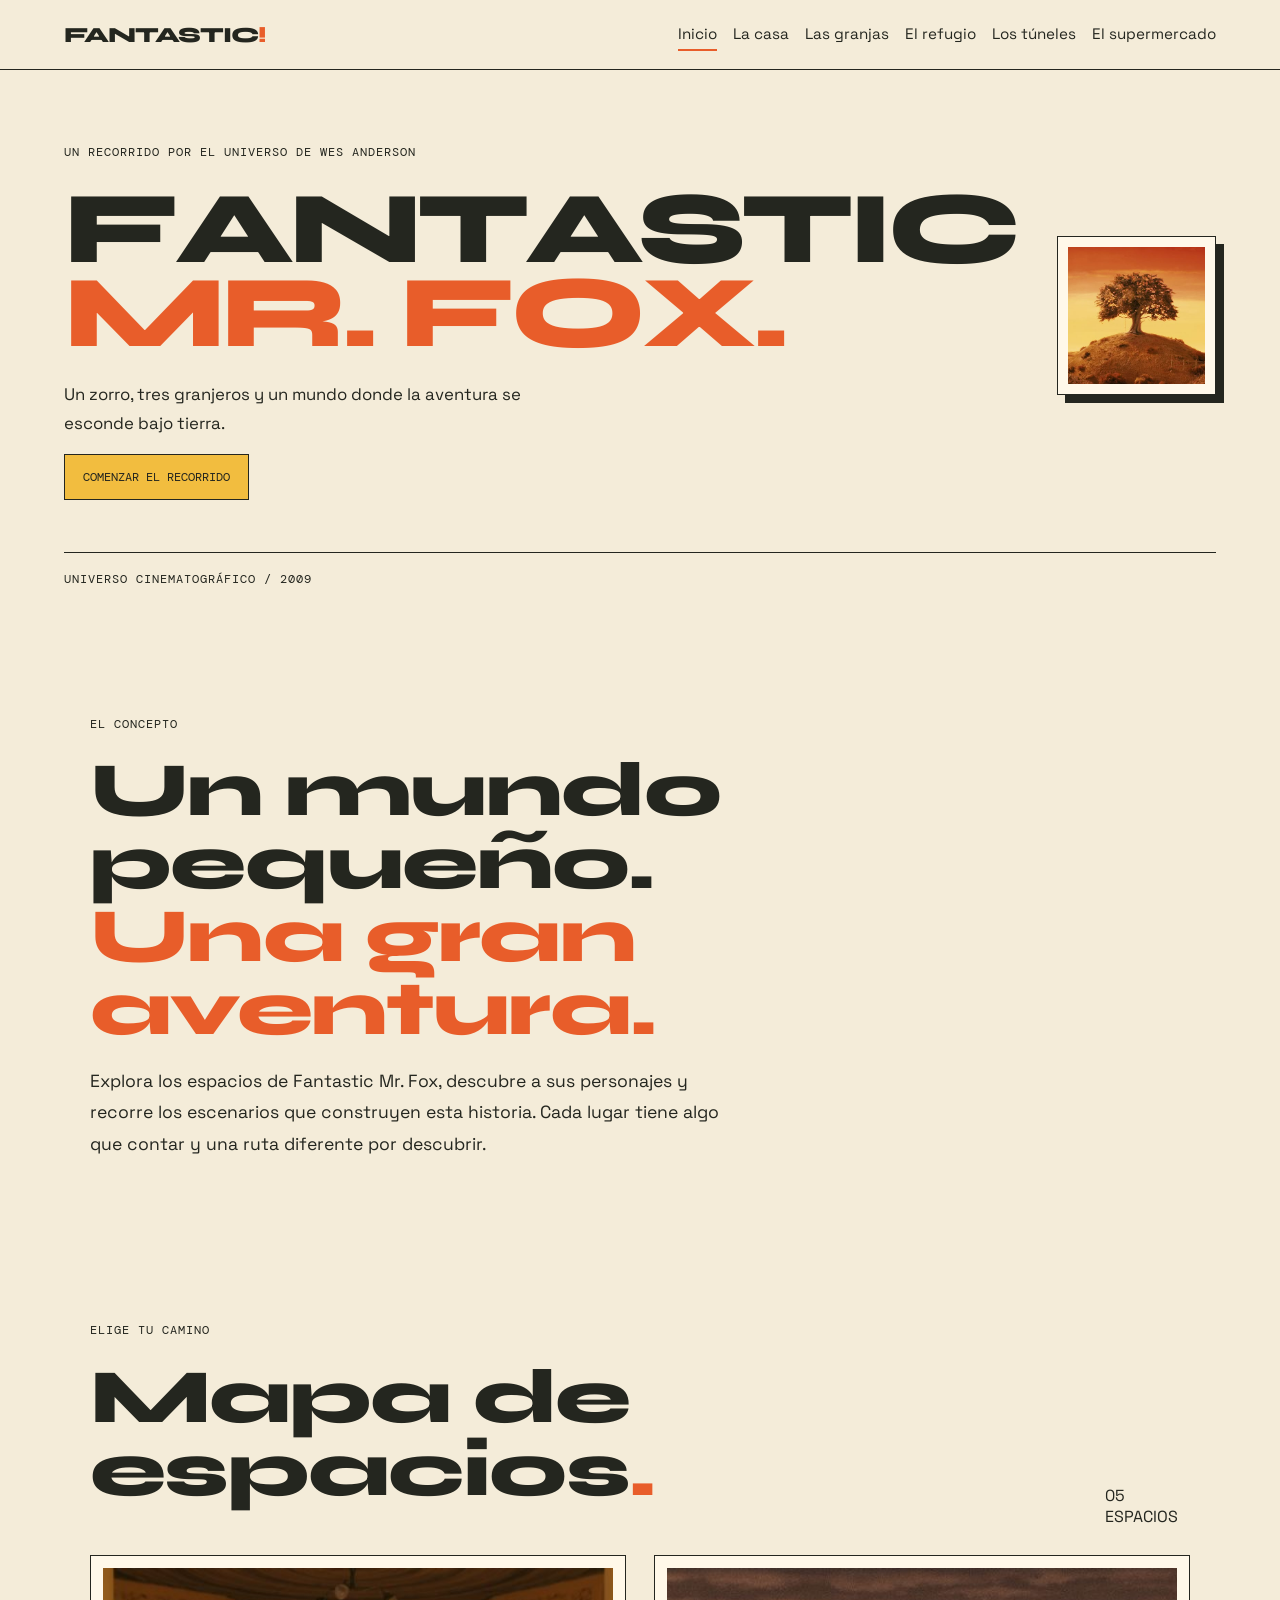
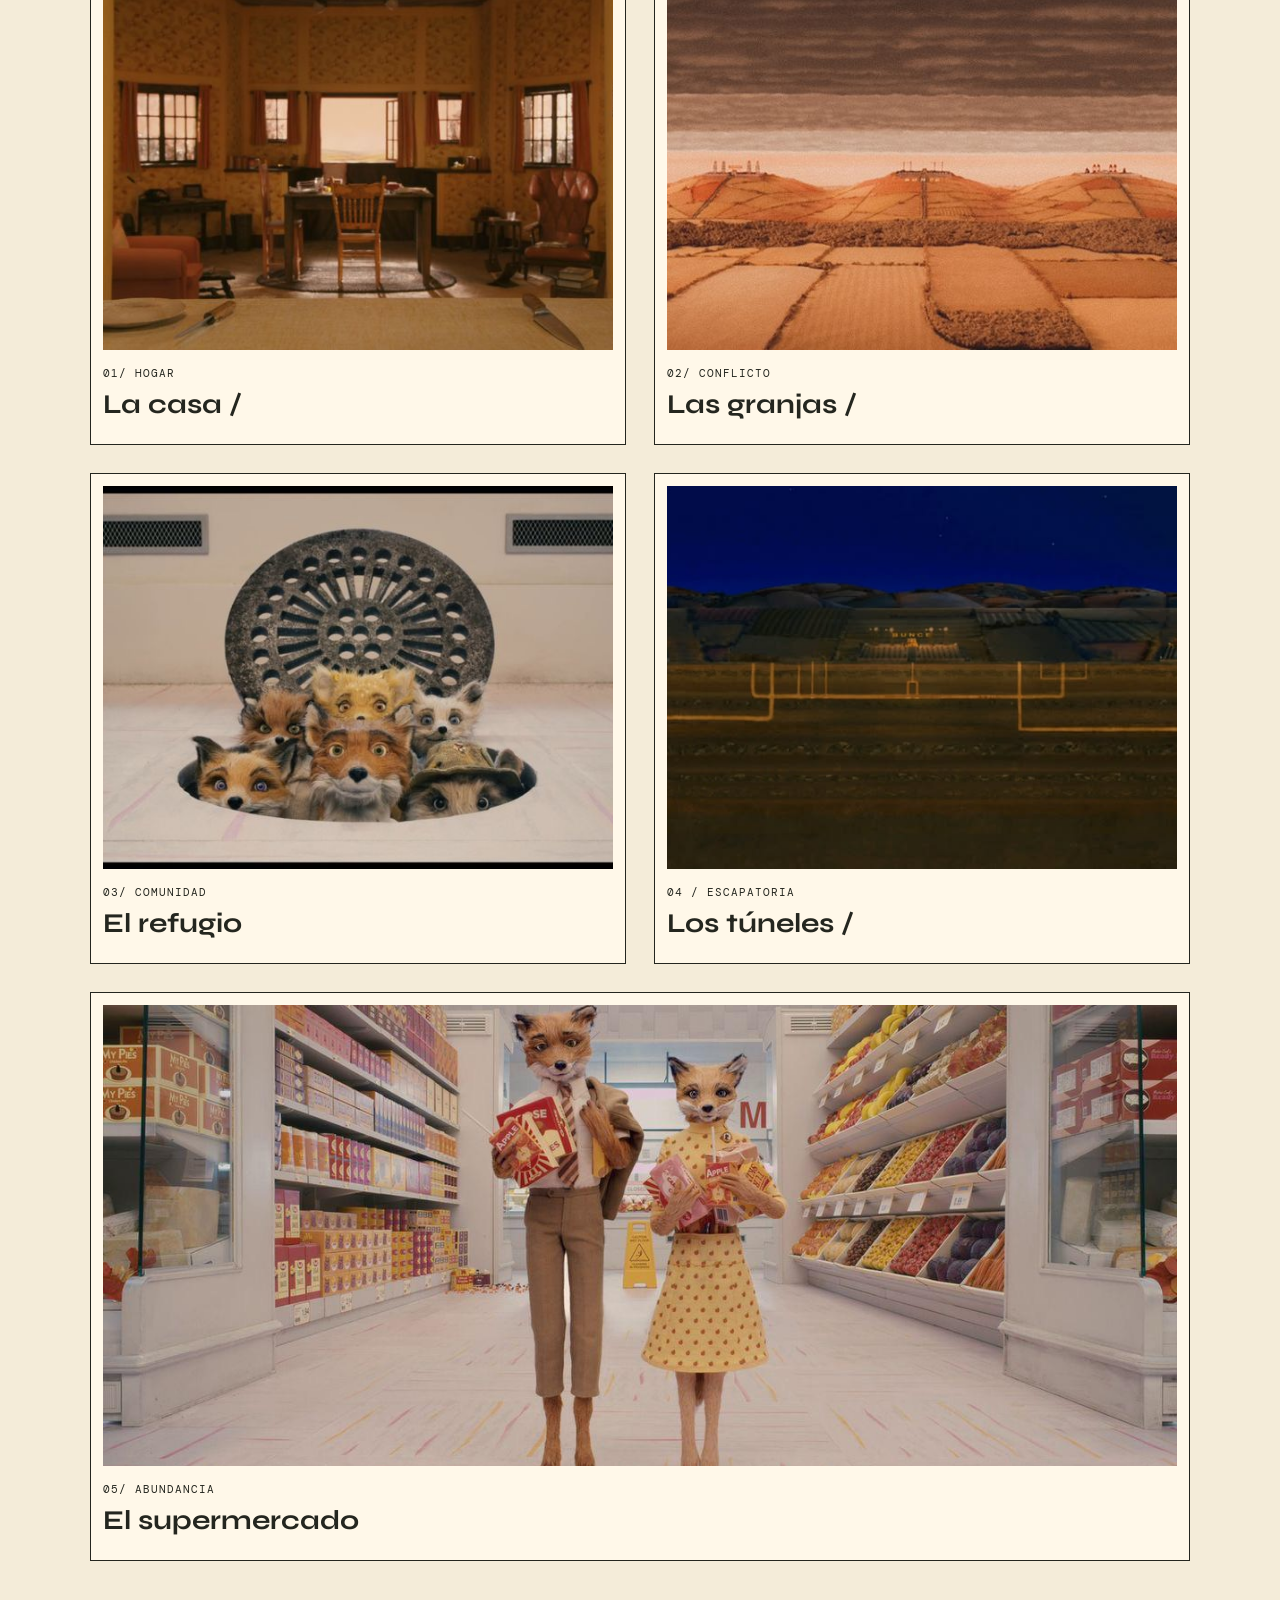
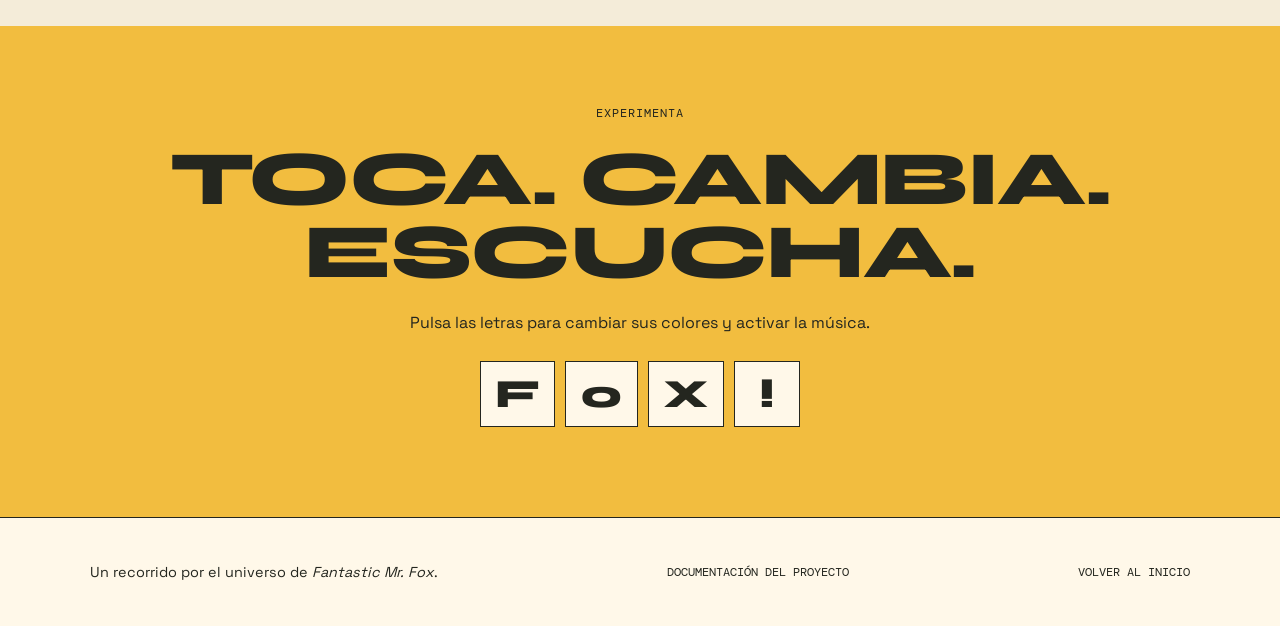
==== commit cb79ec6a: "ya" ====
--- a/index.html
+++ b/index.html
@@ -3,109 +3,98 @@
 <head>
 <meta charset="UTF-8">
 <meta name="viewport" content="width=device-width, initial-scale=1">
-<title>Fantastic Mr. Fox | Recorrido virtual</title>
+<title>Fantastic Mr. Fox Recorrido virtual</title>
 <link rel="stylesheet" href="css/estilo.css">
 </head>
 <body data-espacio="inicio">
 <header class="navbar">
 <a class="logo" href="index.html">FANTASTIC<span>!</span></a>
 <nav>
- <a class="activo" href="index.html">Inicio</a>
- <a href="casa.html">La casa</a>
- <a href="granjas.html">Las granjas</a>
- <a href="refugio.html">El refugio</a>
- <a href="tuneles.html">Los túneles</a>
- <a href="supermercado.html">El supermercado</a>
+<a class="activo" href="index.html">Inicio</a>
+<a href="casa.html">La casa</a>
+<a href="granjas.html">Las granjas</a>
+<a href="refugio.html">El refugio</a>
+<a href="tuneles.html">Los túneles</a>
+<a href="supermercado.html">El supermercado</a>
 </nav>
 </header>
-<section class="reproductor">
-<span>♫ BANDA SONORA</span>
-<select id="selectorCancion">
- <option value="audio/ambiente.mp3">Ambiente general</option>
- <option value="audio/casa.mp3">La casa</option>
- <option value="audio/granjas.mp3">Las granjas</option>
- <option value="audio/tuneles.mp3">Los túneles</option>
- <option value="audio/supermercado.mp3">El supermercado</option>
-</select>
-<button id="botonSonido" class="boton-sonido">♫ REPRODUCIR</button>
-</section>
 <audio id="musica" preload="auto" loop></audio>
 <main>
 <section class="hero">
- <div>
- <p class="etiqueta">UN RECORRIDO POR EL UNIVERSO DE WES ANDERSON</p>
- <h1>FANTASTIC<br><span class="acento">MR. FOX</span><span class="punto">.</span></h1>
- <p class="hero-texto">
- Un zorro, tres granjeros y un mundo donde la aventura se esconde bajo tierra.
- </p>
- <a class="boton-principal" href="casa.html">
- COMENZAR EL RECORRIDO ↗
- </a>
- </div>
- <div class="marco">
- <img src="img/portada.jpg" alt="Portada de Fantastic Mr. Fox">
- </div>
- <p class="hero-index">UNIVERSO CINEMATOGRÁFICO / 2009</p>
+<div>
+<p class="etiqueta">UN RECORRIDO POR EL UNIVERSO DE WES ANDERSON</p>
+<h1>FANTASTIC<br><span class="acento">MR. FOX</span><span class="punto">.</span></h1>
+<p class="hero-texto">
+Un zorro, tres granjeros y un mundo donde la aventura se esconde bajo tierra.
+</p>
+<a class="boton-principal" href="casa.html">
+COMENZAR EL RECORRIDO
+</a>
+</div>
+<div class="marco">
+<img src="img/portada.jpg" alt="Portada de Fantastic Mr. Fox" title="Toca la foto para activar la música">
+</div>
+<p class="hero-index">UNIVERSO CINEMATOGRÁFICO / 2009</p>
 </section>
 <section class="section-wrap">
- <p class="etiqueta">EL CONCEPTO</p>
- <h2>Un mundo pequeño.<br><span class="acento">Una gran aventura.</span></h2>
- <p class="intro-text">
- Explora los espacios de Fantastic Mr. Fox, descubre a sus personajes
- y recorre los escenarios que construyen esta historia.
- Cada lugar tiene algo que contar y una ruta diferente por descubrir.
- </p>
+<p class="etiqueta">EL CONCEPTO</p>
+<h2>Un mundo pequeño.<br><span class="acento">Una gran aventura.</span></h2>
+<p class="intro-text">
+Explora los espacios de Fantastic Mr. Fox, descubre a sus personajes
+y recorre los escenarios que construyen esta historia.
+Cada lugar tiene algo que contar y una ruta diferente por descubrir.
+</p>
 </section>
 <section class="section-wrap" id="mapa">
- <div class="section-heading">
- <div>
- <p class="etiqueta">ELIGE TU CAMINO</p>
- <h2>Mapa de espacios<span class="acento">.</span></h2>
- </div>
- <span>05 ESPACIOS</span>
- </div>
- <div class="cards">
- <a class="card" href="casa.html">
- <img src="img/casa.jpg" alt="La casa">
- <small>01 / HOGAR</small>
- <h3>La casa ↗</h3>
- </a>
- <a class="card" href="granjas.html">
- <img src="img/granjas.jpg" alt="Las granjas">
- <small>02 / CONFLICTO</small>
- <h3>Las granjas ↗</h3>
- </a>
- <a class="card" href="refugio.html">
- <img src="img/refugio.jpg" alt="El refugio">
- <small>03 / COMUNIDAD</small>
- <h3>El refugio ↗</h3>
- </a>
- <a class="card" href="tuneles.html">
- <img src="img/tuneles.jpg" alt="Los túneles">
- <small>04 / ESCAPATORIA</small>
- <h3>Los túneles ↗</h3>
- </a>
- <a class="card" href="supermercado.html">
- <img src="img/supermercado.jpg" alt="El supermercado">
- <small>05 / ABUNDANCIA</small>
- <h3>El supermercado ↗</h3>
- </a>
- </div>
+<div class="section-heading">
+<div>
+<p class="etiqueta">ELIGE TU CAMINO</p>
+<h2>Mapa de espacios<span class="acento">.</span></h2>
+</div>
+<span>05 ESPACIOS</span>
+</div>
+<div class="cards">
+<a class="card" href="casa.html">
+<img src="img/casa.jpg" alt="La casa">
+<small>01/ HOGAR</small>
+<h3>La casa /</h3>
+</a>
+<a class="card" href="granjas.html">
+<img src="img/granjas.jpg" alt="Las granjas">
+<small>02/ CONFLICTO</small>
+<h3>Las granjas /</h3>
+</a>
+<a class="card" href="refugio.html">
+<img src="img/refugio.jpg" alt="El refugio">
+<small>03/ COMUNIDAD</small>
+<h3>El refugio </h3>
+</a>
+<a class="card" href="tuneles.html">
+<img src="img/tuneles.jpg" alt="Los túneles">
+<small>04 / ESCAPATORIA</small>
+<h3>Los túneles /</h3>
+</a>
+<a class="card" href="supermercado.html">
+<img src="img/supermercado.jpg" alt="El supermercado">
+<small>05/ ABUNDANCIA</small>
+<h3>El supermercado </h3>
+</a>
+</div>
 </section>
 <section class="letras-area">
- <p class="etiqueta">EXPERIMENTA</p>
- <h2>TOCA. CAMBIA.<br>ESCUCHA.</h2>
- <p>Pulsa las letras para cambiar sus colores y activar la música.</p>
- <div class="letras-interactivas">
- <button>F</button><button>O</button><button>X</button><button>!</button>
+<p class="etiqueta">EXPERIMENTA</p>
+<h2>TOCA. CAMBIA.<br>ESCUCHA.</h2>
+<p>Pulsa las letras para cambiar sus colores y activar la música.</p>
+<div class="letras-interactivas">
+<button>F</button><button>0</button><button>X</button><button>!</button>
 </div>
 </section>
 </main>
 <footer class="pie">
 <p>Un recorrido por el universo de <em>Fantastic Mr. Fox</em>.</p>
-<a href="documentos.md">DOCUMENTACIÓN DEL PROYECTO ↗</a>
-<a href="index.html">VOLVER AL INICIO ↑</a>
+<a href="documentos.md">DOCUMENTACIÓN DEL PROYECTO</a>
+<a href="index.html">VOLVER AL INICIO</a>
 </footer>
 <script src="interacciones.js"></script>
 </body>
-</html>+</html>
--- a/css/estilo.css
+++ b/css/estilo.css
@@ -1,585 +1,501 @@
 @import url('https://fonts.googleapis.com/css2?family=DM+Mono:wght@400;500&family=Space+Grotesk:wght@400;500;600;700&family=Syne:wght@500;600;700;800&display=swap');
 
 :root {
-  --crema: #f4ecd9;
-  --papel: #fff8e9;
-  --negro: #24261f;
-  --naranja: #e85d2a;
-  --rojo: #b93726;
-  --mostaza: #f2bd3f;
-  --oliva: #687a45;
-  --azul: #6b8990;
+    --crema: #f4ecd9;
+    --papel: #fff8e9;
+    --negro: #24261f;
+    --naranja: #e85d2a;
+    --rojo: #693726;
+    --mostaza: #f2bd3f;
+    --oliva: #687a45;
+    --azul: #668990;
 }
 
 * {
-  box-sizing: border-box;
+    box-sizing: border-box;
 }
 
 html {
-  scroll-behavior: smooth;
+    scroll-behavior: smooth;
 }
 
 body {
-  margin: 0;
-  background: var(--crema);
-  color: var(--negro);
-  font-family: "Space Grotesk", sans-serif;
+    margin: 0;
+    background: var(--crema);
+    color: var(--negro);
+    font-family: "Space Grotesk", sans-serif;
 }
 
 a {
-  color: inherit;
-  text-decoration: none;
+    color: inherit;
+    text-decoration: none;
 }
 
 img {
-  display: block;
-  width: 100%;
-  height: auto;
-}
-
-button,
-select {
-  font: inherit;
+    display: block;
+    width: 100%;
+    height: auto;
+}
+
+button, select {
+    font: inherit;
 }
 
 .navbar {
-  display: flex;
-  align-items: center;
-  justify-content: space-between;
-  flex-wrap: wrap;
-  gap: 20px;
-  padding: 18px 5%;
-  border-bottom: 1px solid var(--negro);
+    display: flex;
+    align-items: center;
+    justify-content: space-between;
+    flex-wrap: wrap;
+    gap: 20px;
+    padding: 18px 5%;
+    border-bottom: 1px solid var(--negro);
 }
 
 .logo {
-  font-family: "Syne", sans-serif;
-  font-size: 1.35rem;
-  font-weight: 800;
-  letter-spacing: -1px;
-  white-space: nowrap;
-}
-
-.logo span,
-.acento,
-.punto {
-  color: var(--naranja);
+    font-family: "Syne", sans-serif;
+    font-size: 1.35rem;
+    font-weight: 800;
+    letter-spacing: -1px;
+    white-space: nowrap;
+}
+
+.logo span, .acento, .punto {
+    color: var(--naranja);
 }
 
 .navbar nav {
-  display: flex;
-  flex-wrap: wrap;
-  gap: 8px 16px;
+    display: flex;
+    flex-wrap: wrap;
+    gap: 8px 16px;
 }
 
 .navbar nav a {
-  font-size: .78rem;
-  padding: 6px 0;
-  border-bottom: 2px solid transparent;
+    font-size: 0.95rem;
+    padding: 6px 0;
+    border-bottom: 2px solid transparent;
 }
 
 .navbar nav a:hover,
 .navbar nav a.activo {
-  border-color: var(--naranja);
-}
-
-.reproductor {
-  display: flex;
-  align-items: center;
-  justify-content: center;
-  flex-wrap: wrap;
-  gap: 12px;
-  padding: 14px 5%;
-  background: var(--papel);
-  border-bottom: 1px solid var(--negro);
-}
-
-.reproductor span {
-  font: .7rem "DM Mono", monospace;
-}
-
-.reproductor select {
-  max-width: 100%;
-  padding: 10px;
-  border: 1px solid var(--negro);
-  background: var(--crema);
-  color: var(--negro);
-}
-
-.boton-sonido {
-  padding: 10px 15px;
-  border: 1px solid var(--negro);
-  background: var(--naranja);
-  color: white;
-  font: .72rem "DM Mono", monospace;
-  cursor: pointer;
-}
-
-.boton-sonido:hover {
-  background: var(--negro);
-}
-
-/* ---------- INICIO ---------- */
+    border-color: var(--naranja);
+}
+
 .hero {
-  padding: 60px 5% 35px;
-  display: grid;
-  grid-template-columns: 1fr 1.1fr;
-  gap: 40px;
-  align-items: center;
-}
-
-.etiqueta,
-.hero-index,
+    padding: 60px 5% 35px;
+    display: grid;
+    grid-template-columns: 1fr 1.1fr;
+    gap: 40px;
+    align-items: center;
+}
+
+.etiqueta, .hero-index, .video-pie {
+    font: 0.75rem "DM Mono", monospace;
+    letter-spacing: 1px;
+    line-height: 1.7;
+}
+
+.hero h1 {
+    font: 800 clamp(4rem, 8vw, 7.5rem)/0.82 "Syne", sans-serif;
+    letter-spacing: -0.05em;
+    margin: 25px 0;
+}
+
+.hero-texto, .descripcion {
+    max-width: 530px;
+    font-size: 1.05rem;
+    line-height: 1.7;
+}
+
+.boton-principal {
+    display: inline-block;
+    padding: 14px 18px;
+    border: 1px solid var(--negro);
+    background: var(--mostaza);
+    font: 0.75rem "DM Mono", monospace;
+    transition: 0.2s;
+}
+
+.boton-principal:hover {
+    background: var(--naranja);
+    color: white;
+    transform: translateY(-3px);
+}
+
+.marco {
+    padding: 10px;
+    border: 1px solid var(--negro);
+    background: var(--papel);
+    box-shadow: 8px 8px 0 var(--negro);
+    cursor: pointer;
+    transition: transform 0.15s, box-shadow 0.15s;
+}
+
+.marco:active {
+    transform: translate(4px, 4px);
+    box-shadow: 4px 4px 0 var(--negro);
+}
+
+/* Imagen de portada más grande en el inicio */
+.hero .marco img {
+    aspect-ratio: 1 / 1;
+    object-fit: cover;
+}
+
+.hero-index {
+    grid-column: 1/-1;
+    padding-top: 16px;
+    border-top: 1px solid var(--negro);
+}
+
+.section-wrap {
+    padding: 65px 7%;
+}
+
+.section-wrap h2, .section-heading h2, .letras-area h2 {
+    font: 800 clamp(2.7rem, 6vw, 5.2rem)/0.95 "Syne", sans-serif;
+    letter-spacing: -0.02em;
+    margin: 20px 0;
+}
+
+.intro-text {
+    max-width: 650px;
+    font-size: 1.1rem;
+    line-height: 1.8;
+}
+
+.section-heading {
+    display: flex;
+    align-items: end;
+    justify-content: space-between;
+    gap: 20px;
+    margin-bottom: 28px;
+}
+
+.cards {
+    display: grid;
+    grid-template-columns: repeat(2, minmax(0, 1fr));
+    gap: 28px;
+}
+
+.card {
+    display: block;
+    min-width: 0;
+    padding: 12px;
+    border: 1px solid var(--negro);
+    background: var(--papel);
+    transition: transform 0.2s, box-shadow 0.2s;
+}
+
+.card:last-child {
+    grid-column: 1/-1;
+}
+
+.card:hover {
+    transform: translateY(-6px) rotate(-0.5deg);
+    box-shadow: 6px 6px 0 var(--negro);
+}
+
+.card img {
+    aspect-ratio: 4 / 3;
+    object-fit: cover;
+    background: #d4c6a9;
+}
+
+.card:last-child img {
+    aspect-ratio: 21 / 9;
+}
+
+.card small {
+    display: block;
+    margin-top: 16px;
+    font: 0.68rem "DM Mono", monospace;
+    letter-spacing: 1px;
+}
+
+.card h3 {
+    font: 700 1.7rem "Syne", sans-serif;
+    margin: 8px 0 12px;
+}
+
+.letras-area {
+    text-align: center;
+    background: var(--mostaza);
+    padding: 65px 7%;
+}
+
+.letras-area > p:not(.etiqueta) {
+    line-height: 1.7;
+}
+
+.letras-interactivas {
+    display: flex;
+    justify-content: center;
+    flex-wrap: wrap;
+    gap: 10px;
+    margin: 25px 0;
+}
+
+.letras-interactivas button {
+    min-width: 66px;
+    padding: 8px 14px;
+    border: 1px solid var(--negro);
+    background: var(--papel);
+    color: var(--negro);
+    font: 800 2.5rem "Syne", sans-serif;
+    cursor: pointer;
+    transition: transform 0.15s, color 0.4s ease;
+}
+
+.letras-interactivas button:hover {
+    transform: rotate(-5deg) scale(1.08);
+}
+
+.letras-interactivas button.mueve, .letra-titulo.mueve {
+    animation: movimientoSutil 0.6s ease-in-out;
+}
+
+@keyframes movimientoSutil {
+    0% { transform: translateY(0) rotate(0deg); }
+    30% { transform: translateY(-6px) rotate(-3deg); }
+    65% { transform: translateY(1px) rotate(2deg); }
+    100% { transform: translateY(0) rotate(0deg); }
+}
+
+.palabra-titulo {
+    display: inline-block;
+    white-space: nowrap;
+}
+
+.letra-titulo {
+    display: inline-block;
+    transition: color 0.4s ease;
+    cursor: default;
+}
+
+.pagina-espacio {
+    padding-top: 35px;
+}
+
+.cabecera-espacio {
+    padding: 35px 5% 65px;
+    display: grid;
+    grid-template-columns: 0.9fr 1.1fr;
+    align-items: center;
+    gap: 45px;
+}
+
+.cabecera-espacio h1 {
+    font: 800 clamp(3.2rem, 6vw, 5.8rem)/0.9 "Syne", sans-serif;
+    letter-spacing: -0.05em;
+    margin: 24px 0;
+}
+
+.cabecera-espacio .marco img {
+    aspect-ratio: 1 / 0.9;
+    object-fit: cover;
+}
+
+.texto-espacio {
+    max-width: 850px;
+    margin: 0 auto;
+}
+
+.texto-espacio > p:not(.etiqueta) {
+    font-size: 1.08rem;
+    line-height: 1.9;
+}
+
+.cita {
+    margin: 35px 0;
+    padding: 20px 0 20px 25px;
+    border-left: 5px solid var(--naranja);
+    font: 600 clamp(1.5rem, 3vw, 2.4rem)/1.2 "Syne", sans-serif;
+}
+
+.nota {
+    margin: 35px 0;
+    padding: 22px;
+    border: 1px dashed var(--negro);
+    background: var(--papel);
+    line-height: 1.7;
+}
+
+.nota p {
+    margin-bottom: 0;
+}
+
+.nota strong {
+    font: 0.75rem "DM Mono", monospace;
+}
+
+.navegacion-espacios {
+    display: flex;
+    justify-content: space-between;
+    flex-wrap: wrap;
+    gap: 15px;
+    margin: 30px 7% 70px;
+    padding-top: 20px;
+    border-top: 1px solid var(--negro);
+}
+
+.navegacion-espacios a {
+    font: 0.75rem "DM Mono", monospace;
+}
+
+.navegacion-espacios a:hover {
+    color: var(--naranja);
+}
+
+.video-seccion {
+    max-width: 1000px;
+    margin: 0 auto 55px;
+    padding: 30px 5%;
+}
+
+.video-seccion h2 {
+    font: 800 clamp(2.5rem, 5vw, 4.5rem)/0.95 "Syne", sans-serif;
+    letter-spacing: -0.02em;
+    margin: 20px 0;
+}
+
+.video-seccion > p:not(.etiqueta):not(.video-pie) {
+    line-height: 1.7;
+    max-width: 700px;
+}
+
+.video-marco {
+    padding: 10px;
+    border: 1px solid var(--negro);
+    background: var(--papel);
+    box-shadow: 7px 7px 0 var(--negro);
+}
+
+.video-granjas {
+    display: block;
+    width: 100%;
+    max-height: 560px;
+    height: auto;
+    background: var(--negro);
+}
+
 .video-pie {
-  font: .7rem "DM Mono", monospace;
-  letter-spacing: 1px;
-  line-height: 1.7;
-}
-
-.hero h1 {
-  font: 800 clamp(4rem, 8vw, 7.5rem)/.82 "Syne", sans-serif;
-  letter-spacing: -.085em;
-  margin: 25px 0;
-}
-
-.hero-texto,
-.descripcion {
-  max-width: 530px;
-  font-size: 1.05rem;
-  line-height: 1.7;
-}
-
-.boton-principal {
-  display: inline-block;
-  padding: 14px 18px;
-  border: 1px solid var(--negro);
-  background: var(--mostaza);
-  font: .73rem "DM Mono", monospace;
-  transition: .2s;
-}
-
-.boton-principal:hover {
-  background: var(--naranja);
-  color: white;
-  transform: translateY(-3px);
-}
-
-.marco {
-  padding: 10px;
-  border: 1px solid var(--negro);
-  background: var(--papel);
-  box-shadow: 8px 8px 0 var(--negro);
-}
-
-/* La foto es clicable: activa la música */
-.marco {
-  cursor: pointer;
-  transition: transform .15s, box-shadow .15s;
-}
-
-.marco:active {
-  transform: translate(4px, 4px);
-  box-shadow: 4px 4px 0 var(--negro);
-}
-
-/* Imagen grande de portada */
-.hero .marco img {
-  aspect-ratio: 4 / 5;
-  object-fit: cover;
-}
-
-.hero-index {
-  grid-column: 1 / -1;
-  padding-top: 16px;
-  border-top: 1px solid var(--negro);
-}
-
-.section-wrap {
-  padding: 65px 7%;
-}
-
-.section-wrap h2,
-.section-heading h2,
-.letras-area h2 {
-  font: 800 clamp(2.7rem, 6vw, 5.2rem)/.95 "Syne", sans-serif;
-  letter-spacing: -.06em;
-  margin: 20px 0;
-}
-
-.intro-text {
-  max-width: 650px;
-  font-size: 1.1rem;
-  line-height: 1.8;
-}
-
-.section-heading {
-  display: flex;
-  align-items: end;
-  justify-content: space-between;
-  gap: 20px;
-  margin-bottom: 28px;
-}
-
-/* Tarjetas más grandes: 2 columnas, la última ocupa todo el ancho */
-.cards {
-  display: grid;
-  grid-template-columns: repeat(2, minmax(0, 1fr));
-  gap: 28px;
-}
-
-.card {
-  display: block;
-  min-width: 0;
-  padding: 12px;
-  border: 1px solid var(--negro);
-  background: var(--papel);
-  transition: transform .2s, box-shadow .2s;
-}
-
-.card:last-child {
-  grid-column: 1 / -1;
-}
-
-.card:hover {
-  transform: translateY(-6px) rotate(-.5deg);
-  box-shadow: 6px 6px 0 var(--negro);
-}
-
-.card img {
-  aspect-ratio: 4 / 3;
-  object-fit: cover;
-  background: #d4c6a9;
-}
-
-.card:last-child img {
-  aspect-ratio: 21 / 9;
-}
-
-.card small {
-  display: block;
-  margin-top: 16px;
-  font: .68rem "DM Mono", monospace;
-  letter-spacing: 1px;
-}
-
-.card h3 {
-  font: 700 1.7rem "Syne", sans-serif;
-  margin: 8px 0 12px;
-}
-
-/* ---------- LETRAS INTERACTIVAS ---------- */
-.letras-area {
-  text-align: center;
-  background: var(--mostaza);
-  padding: 65px 7%;
-}
-
-.letras-area > p:not(.etiqueta) {
-  line-height: 1.7;
-}
-
-.letras-interactivas {
-  display: flex;
-  justify-content: center;
-  flex-wrap: wrap;
-  gap: 10px;
-  margin: 25px 0;
-}
-
-.letras-interactivas button {
-  min-width: 66px;
-  padding: 8px 14px;
-  border: 1px solid var(--negro);
-  background: var(--papel);
-  color: var(--negro);
-  font: 800 2.5rem "Syne", sans-serif;
-  cursor: pointer;
-  transition: transform .15s, color .4s ease;
-}
-
-.letras-interactivas button:hover {
-  transform: rotate(-5deg) scale(1.08);
-}
-
-/* Movimiento sutil al tocar una letra */
-.letras-interactivas button.mueve,
-.letra-titulo.mueve {
-  animation: movimientoSutil .6s ease-in-out;
-}
-
-@keyframes movimientoSutil {
-  0%   { transform: translateY(0) rotate(0deg); }
-  30%  { transform: translateY(-6px) rotate(-3deg); }
-  65%  { transform: translateY(1px) rotate(2deg); }
-  100% { transform: translateY(0) rotate(0deg); }
-}
-
-/* Letras de los títulos (se separan con JavaScript) */
-.palabra-titulo {
-  display: inline-block;
-  white-space: nowrap;
-}
-
-.letra-titulo {
-  display: inline-block;
-  transition: color .4s ease;
-  cursor: default;
-}
-
-/* ---------- PÁGINAS DE ESPACIOS ---------- */
-.pagina-espacio {
-  padding-top: 35px;
-}
-
-.cabecera-espacio {
-  padding: 35px 5% 65px;
-  display: grid;
-  grid-template-columns: .9fr 1.1fr;
-  align-items: center;
-  gap: 45px;
-}
-
-.cabecera-espacio h1 {
-  font: 800 clamp(3.2rem, 6vw, 5.8rem)/.9 "Syne", sans-serif;
-  letter-spacing: -.075em;
-  margin: 24px 0;
-}
-
-/* Imagen grande en cada espacio */
-.cabecera-espacio .marco img {
-  aspect-ratio: 1 / .9;
-  object-fit: cover;
-}
-
-.texto-espacio {
-  max-width: 850px;
-  margin: 0 auto;
-}
-
-.texto-espacio > p:not(.etiqueta) {
-  font-size: 1.08rem;
-  line-height: 1.9;
-}
-
-.cita {
-  margin: 35px 0;
-  padding: 20px 0 20px 25px;
-  border-left: 5px solid var(--naranja);
-  font: 600 clamp(1.5rem, 3vw, 2.4rem)/1.2 "Syne", sans-serif;
-}
-
-.nota {
-  margin: 35px 0;
-  padding: 22px;
-  border: 1px dashed var(--negro);
-  background: var(--papel);
-  line-height: 1.7;
-}
-
-.nota p {
-  margin-bottom: 0;
-}
-
-.nota strong {
-  font: .75rem "DM Mono", monospace;
-}
-
-.navegacion-espacios {
-  display: flex;
-  justify-content: space-between;
-  flex-wrap: wrap;
-  gap: 15px;
-  margin: 30px 7% 70px;
-  padding-top: 20px;
-  border-top: 1px solid var(--negro);
-}
-
-.navegacion-espacios a {
-  font: .75rem "DM Mono", monospace;
-}
-
-.navegacion-espacios a:hover {
-  color: var(--naranja);
-}
-
-/* ---------- VIDEO DE LAS GRANJAS ---------- */
-.video-seccion {
-  max-width: 1000px;
-  margin: 0 auto 55px;
-  padding: 30px 5%;
-}
-
-.video-seccion h2 {
-  font: 800 clamp(2.5rem, 5vw, 4.5rem)/.95 "Syne", sans-serif;
-  letter-spacing: -.06em;
-  margin: 20px 0;
-}
-
-.video-seccion > p:not(.etiqueta):not(.video-pie) {
-  line-height: 1.7;
-  max-width: 700px;
-}
-
-.video-marco {
-  padding: 10px;
-  border: 1px solid var(--negro);
-  background: var(--papel);
-  box-shadow: 7px 7px 0 var(--negro);
-}
-
-.video-granjas {
-  display: block;
-  width: 100%;
-  max-height: 560px;
-  height: auto;
-  background: var(--negro);
-}
-
-.video-pie {
-  margin-top: 18px;
-  line-height: 1.7;
+    margin-top: 18px;
+    line-height: 1.7;
 }
 
 .granjeros-grid {
-  display: grid;
-  grid-template-columns: repeat(3, minmax(0, 1fr));
-  gap: 18px;
-  margin-top: 30px;
+    display: grid;
+    grid-template-columns: repeat(3, minmax(0, 1fr));
+    gap: 18px;
+    margin-top: 30px;
 }
 
 .granjero {
-  padding: 22px;
-  background: var(--papel);
-  border: 1px solid var(--negro);
-  transition: transform .2s;
+    padding: 22px;
+    background: var(--papel);
+    border: 1px solid var(--negro);
+    transition: transform 0.2s;
 }
 
 .granjero:hover {
-  transform: translateY(-5px);
+    transform: translateY(-5px);
 }
 
 .granjero small {
-  font: .75rem "DM Mono", monospace;
+    font: 0.75rem "DM Mono", monospace;
 }
 
 .granjero h3 {
-  font: 700 1.6rem "Syne", sans-serif;
-  margin: 15px 0 12px;
+    font: 700 1.6rem "Syne", sans-serif;
+    margin: 15px 0 12px;
 }
 
 .granjero p {
-  font-size: .9rem;
-  line-height: 1.7;
-  margin-bottom: 0;
-}
-
-/* ---------- PIE DE PÁGINA ---------- */
+    font-size: 0.95rem;
+    line-height: 1.7;
+    margin-bottom: 0;
+}
+
 .pie {
-  display: flex;
-  align-items: center;
-  justify-content: space-between;
-  flex-wrap: wrap;
-  gap: 18px;
-  padding: 28px 7%;
-  border-top: 1px solid var(--negro);
-  background: var(--papel);
+    display: flex;
+    align-items: center;
+    justify-content: space-between;
+    flex-wrap: wrap;
+    gap: 18px;
+    padding: 28px 7%;
+    border-top: 1px solid var(--negro);
+    background: var(--papel);
 }
 
 .pie p {
-  font-size: .8rem;
-  line-height: 1.6;
+    font-size: 0.9rem;
+    line-height: 1.6;
 }
 
 .pie a {
-  font: .7rem "DM Mono", monospace;
+    font: 0.75rem "DM Mono", monospace;
 }
 
 .pie a:hover {
-  color: var(--naranja);
-}
-
-/* ---------- TABLET Y CELULAR ---------- */
+    color: var(--naranja);
+}
+
 @media (max-width: 900px) {
-  .hero,
-  .cabecera-espacio {
-    grid-template-columns: 1fr;
-  }
-
-  .hero {
-    padding-top: 45px;
-  }
+    .hero, .cabecera-espacio {
+        grid-template-columns: 1fr;
+    }
+    .hero {
+        padding-top: 45px;
+    }
 }
 
 @media (max-width: 600px) {
-  .navbar {
-    align-items: flex-start;
-    flex-direction: column;
-  }
-
-  .navbar nav {
-    gap: 5px 12px;
-  }
-
-  .navbar nav a {
-    font-size: .72rem;
-  }
-
-  .hero h1 {
-    font-size: clamp(3.5rem, 17vw, 5.5rem);
-  }
-
-  .section-wrap {
-    padding: 48px 6%;
-  }
-
-  .cards,
-  .granjeros-grid {
-    grid-template-columns: 1fr;
-  }
-
-  .card:last-child img {
-    aspect-ratio: 4 / 3;
-  }
-
-  .section-heading {
-    align-items: flex-start;
-    flex-direction: column;
-  }
-
-  .cabecera-espacio {
-    padding: 25px 6% 45px;
-    gap: 30px;
-  }
-
-  .cabecera-espacio h1 {
-    font-size: clamp(3rem, 14vw, 5rem);
-  }
-
-  .reproductor {
-    align-items: stretch;
-    flex-direction: column;
-  }
-
-  .reproductor select,
-  .reproductor button {
-    width: 100%;
-  }
-
-  .navegacion-espacios {
-    margin-left: 6%;
-    margin-right: 6%;
-  }
-
-  .pie {
-    align-items: flex-start;
-    flex-direction: column;
-  }
-}
-
-/* Respeta a quien prefiere menos movimiento */
+    .navbar {
+        align-items: flex-start;
+        flex-direction: column;
+    }
+    .navbar nav {
+        gap: 5px 12px;
+    }
+    .navbar nav a {
+        font-size: 0.82rem;
+    }
+    .hero h1 {
+        font-size: clamp(3.5rem, 14vw, 5.5rem);
+    }
+    .section-wrap {
+        padding: 48px 6%;
+    }
+    .cards, .granjeros-grid {
+        grid-template-columns: 1fr;
+    }
+    .card:last-child img {
+        aspect-ratio: 4 / 3;
+    }
+    .section-heading {
+        align-items: flex-start;
+        flex-direction: column;
+    }
+    .cabecera-espacio {
+        padding: 25px 6% 45px;
+        gap: 30px;
+    }
+    .cabecera-espacio h1 {
+        font-size: clamp(3rem, 12vw, 5rem);
+    }
+    .navegacion-espacios {
+        margin-left: 6%;
+        margin-right: 6%;
+    }
+    .pie {
+        align-items: flex-start;
+        flex-direction: column;
+    }
+}
+
 @media (prefers-reduced-motion: reduce) {
-  .letras-interactivas button.mueve,
-  .letra-titulo.mueve {
-    animation: none;
-  }
-}
+    .letras-interactivas button.mueve, .letra-titulo.mueve {
+        animation: none;
+    }
+}
+
